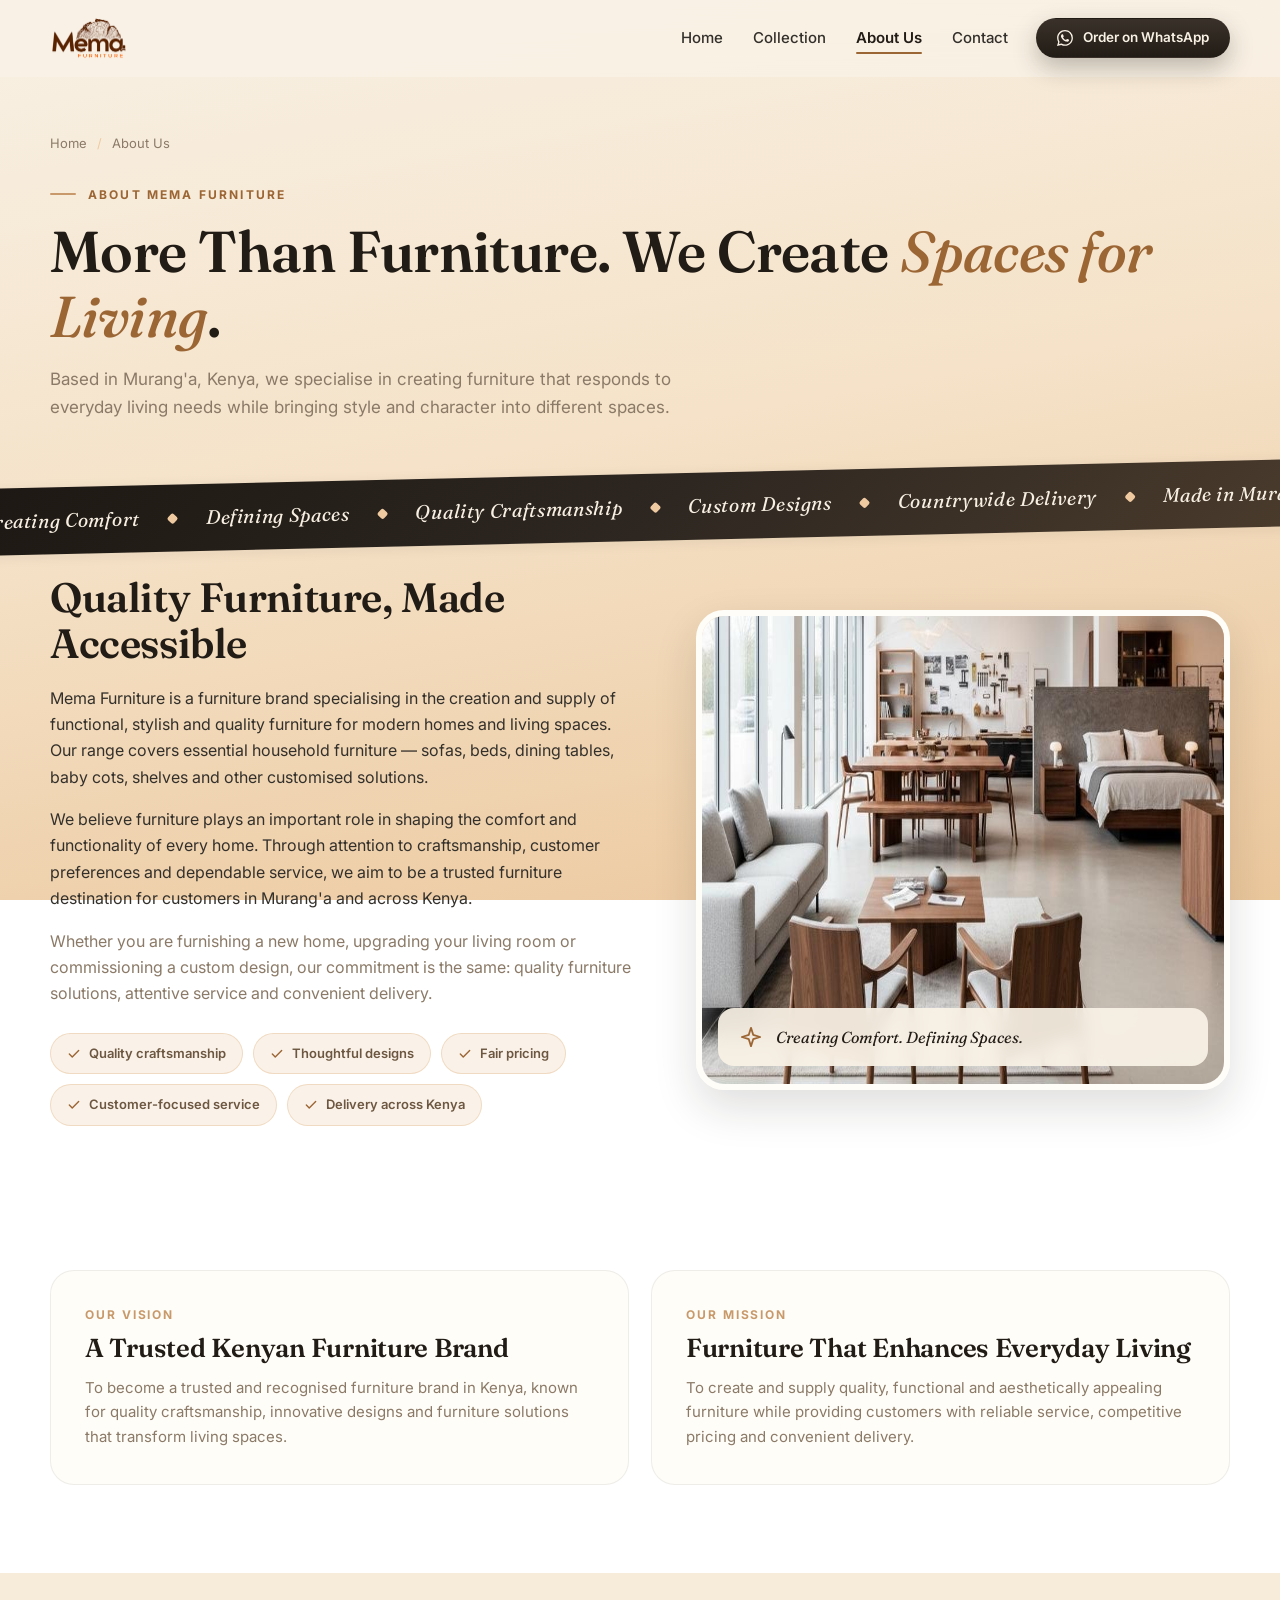
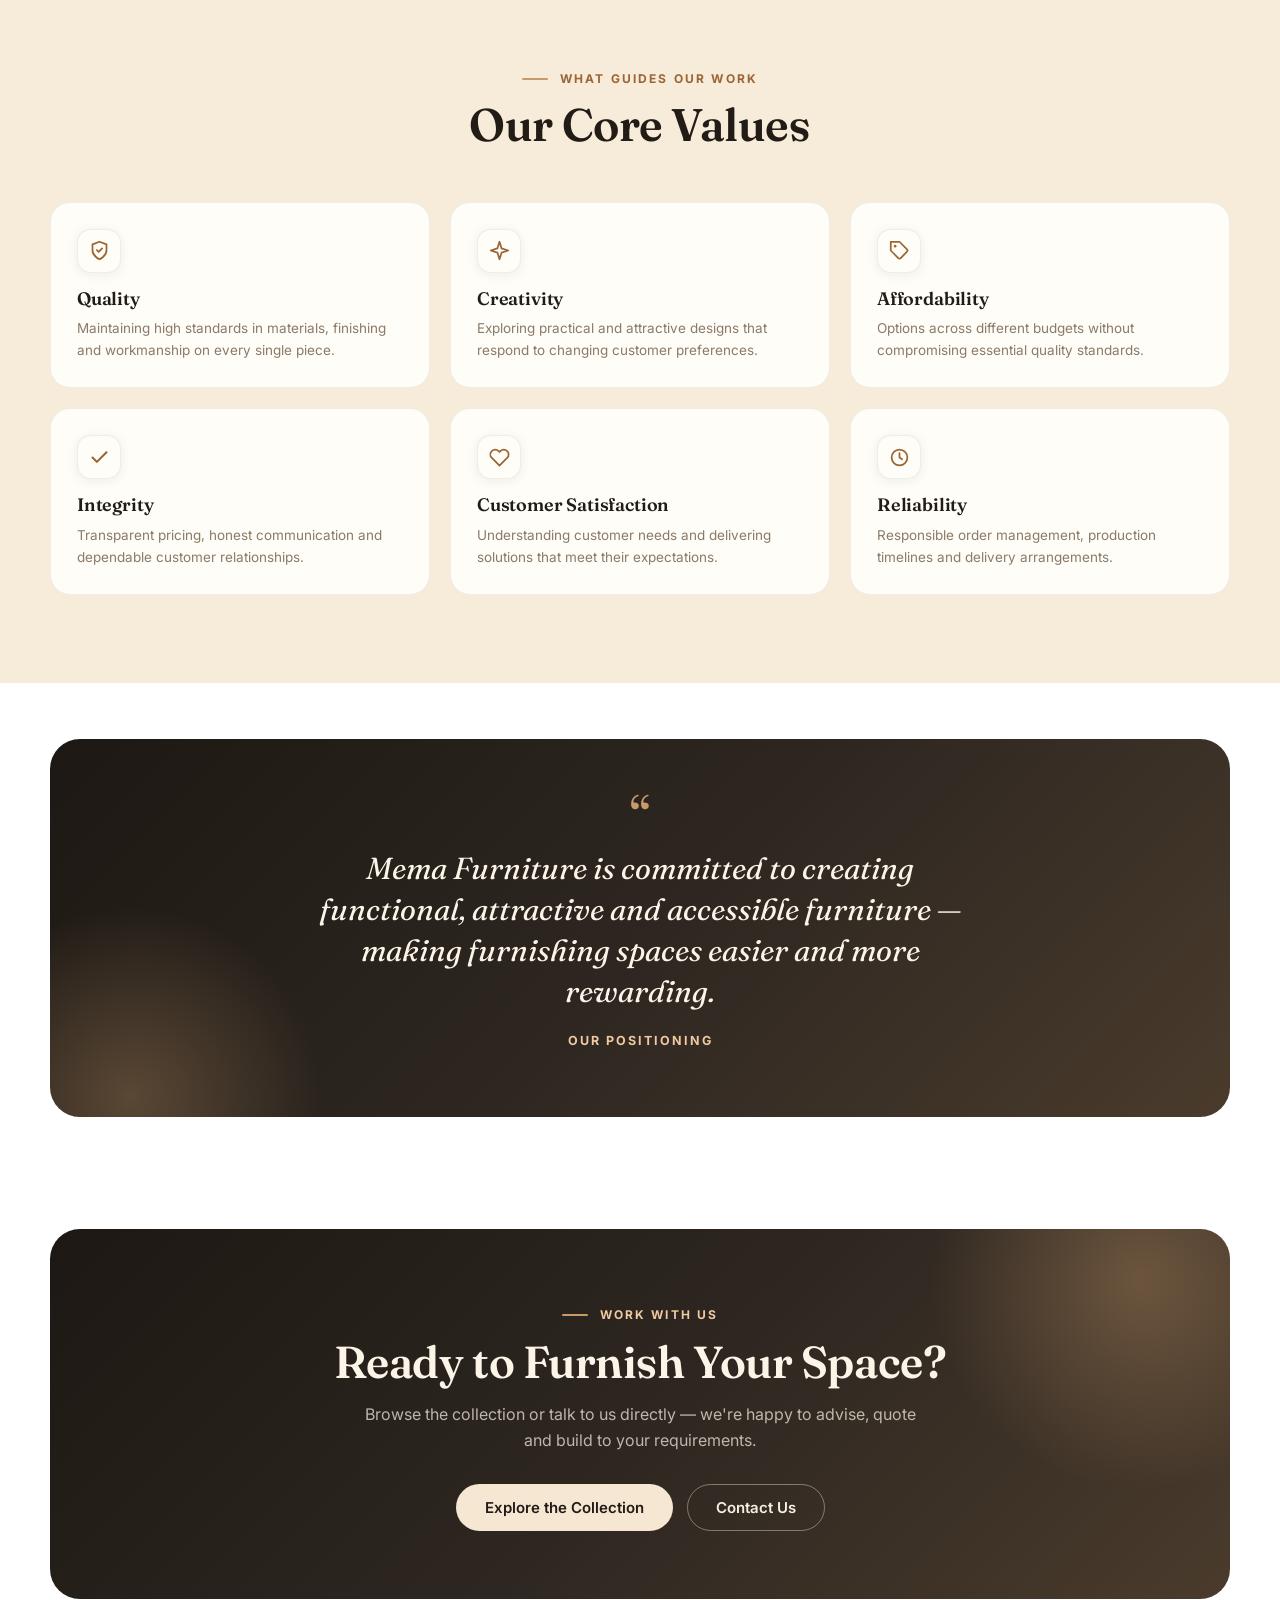
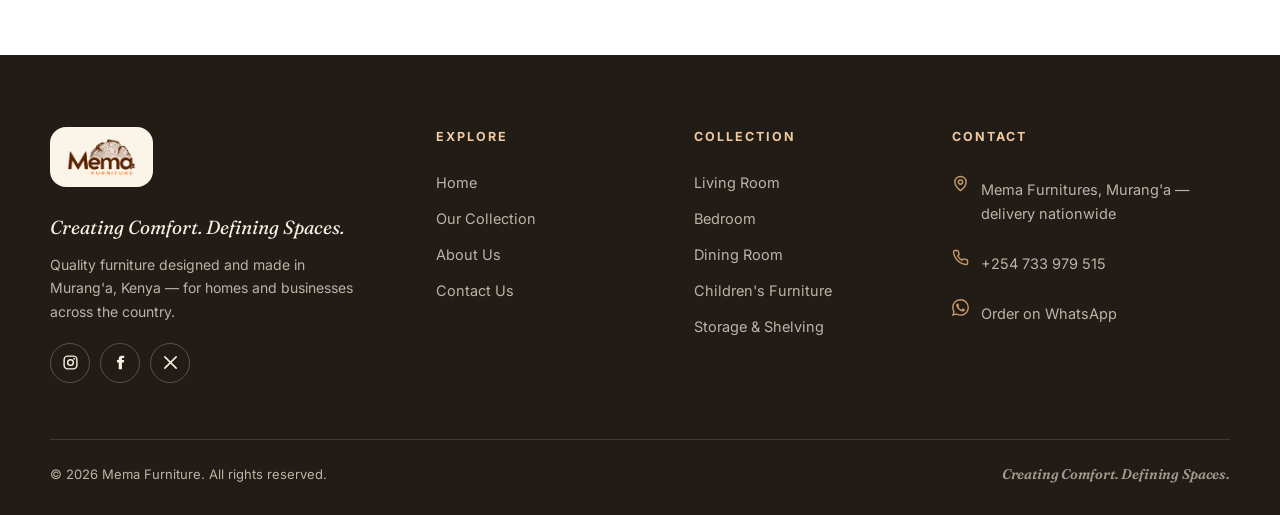
==== about.html @ 4195c651 "first commit" ====
<!DOCTYPE html>
<html lang="en">
<head>
  <meta charset="UTF-8">
  <meta name="viewport" content="width=device-width, initial-scale=1.0">
  <title>About Us — Mema Furniture | More Than Furniture</title>
  <meta name="description" content="Mema Furniture is a Murang'a-based furniture brand creating functional, attractive and accessible furniture for modern homes — with delivery across Kenya. Learn about our vision, mission and values.">
  <meta property="og:type" content="website">
  <meta property="og:title" content="About Mema Furniture — More Than Furniture. We Create Spaces for Living.">
  <meta property="og:image" content="assets/img/showroom.jpg">
    <meta name="theme-color" content="#F5E2C8">
  <link rel="icon" type="image/png" href="assets/img/favicon.png">
  <link rel="apple-touch-icon" href="assets/img/apple-touch-icon.png">
  <link rel="preconnect" href="https://fonts.googleapis.com">
  <link rel="preconnect" href="https://fonts.gstatic.com" crossorigin>
  <link href="https://fonts.googleapis.com/css2?family=Fraunces:ital,opsz,wght@0,9..144,400..700;1,9..144,400..700&family=Inter:wght@400;500;600;700&display=swap" rel="stylesheet">
  <link rel="stylesheet" href="assets/css/styles.css">
</head>
<body>
  <svg width="0" height="0" style="position:absolute" aria-hidden="true">
    <symbol id="i-wa" viewBox="0 0 24 24"><path fill="currentColor" d="M17.472 14.382c-.297-.149-1.758-.867-2.03-.967-.273-.099-.471-.148-.67.15-.197.297-.767.966-.94 1.164-.173.199-.347.223-.644.075-.297-.15-1.255-.463-2.39-1.475-.883-.788-1.48-1.761-1.653-2.059-.173-.297-.018-.458.13-.606.134-.133.297-.347.446-.52.149-.174.198-.298.298-.497.099-.198.05-.371-.05-.52-.099-.148-.669-1.612-.916-2.207-.242-.579-.487-.501-.669-.51l-.57-.01c-.198 0-.52.074-.792.372-.272.297-1.04 1.016-1.04 2.479 0 1.462 1.065 2.875 1.213 3.074.149.198 2.096 3.2 5.077 4.487.709.306 1.262.489 1.694.625.712.227 1.36.195 1.872.118.571-.085 1.758-.719 2.006-1.413.248-.694.248-1.289.173-1.413-.074-.124-.272-.198-.57-.347m-5.421 7.403h-.004a9.87 9.87 0 0 1-5.031-1.378l-.361-.214-3.741.982.998-3.648-.235-.374a9.86 9.86 0 0 1-1.51-5.26c.001-5.45 4.436-9.884 9.888-9.884 2.64 0 5.122 1.03 6.988 2.898a9.825 9.825 0 0 1 2.893 6.994c-.003 5.45-4.437 9.884-9.885 9.884m8.413-18.297A11.815 11.815 0 0 0 12.05 0C5.495 0 .16 5.335.157 11.892c0 2.096.547 4.142 1.588 5.945L0 24l6.305-1.654a11.882 11.882 0 0 0 5.683 1.448h.005c6.554 0 11.89-5.335 11.893-11.893a11.821 11.821 0 0 0-3.48-8.413"/></symbol>
    <symbol id="i-arrow" viewBox="0 0 24 24"><path fill="none" stroke="currentColor" stroke-width="2" stroke-linecap="round" stroke-linejoin="round" d="M5 12h14M13 6l6 6-6 6"/></symbol>
    <symbol id="i-check" viewBox="0 0 24 24"><path fill="none" stroke="currentColor" stroke-width="2.4" stroke-linecap="round" stroke-linejoin="round" d="M20 6 9 17l-5-5"/></symbol>
    <symbol id="i-shield" viewBox="0 0 24 24"><path fill="none" stroke="currentColor" stroke-width="2" stroke-linejoin="round" d="M12 22s8-3.6 8-10V5l-8-3-8 3v7c0 6.4 8 10 8 10z"/><path fill="none" stroke="currentColor" stroke-width="2" stroke-linecap="round" stroke-linejoin="round" d="M9 11.5l2 2 4-4"/></symbol>
    <symbol id="i-spark" viewBox="0 0 24 24"><path fill="none" stroke="currentColor" stroke-width="2" stroke-linejoin="round" d="M12 2l2.4 7.6L22 12l-7.6 2.4L12 22l-2.4-7.6L2 12l7.6-2.4Z"/></symbol>
    <symbol id="i-tag" viewBox="0 0 24 24"><path fill="none" stroke="currentColor" stroke-width="2" stroke-linejoin="round" d="M20.59 13.41l-7.17 7.17a2 2 0 0 1-2.83 0L2 12V2h10l8.59 8.59a2 2 0 0 1 0 2.82z"/><circle cx="7" cy="7" r="1.5" fill="currentColor"/></symbol>
    <symbol id="i-heart" viewBox="0 0 24 24"><path fill="none" stroke="currentColor" stroke-width="2" stroke-linejoin="round" d="M20.8 4.6a5.5 5.5 0 0 0-7.8 0L12 5.7l-1-1.1a5.5 5.5 0 0 0-7.8 7.8l1 1L12 21.2l7.8-7.8 1-1a5.5 5.5 0 0 0 0-7.8Z"/></symbol>
    <symbol id="i-clock" viewBox="0 0 24 24"><circle cx="12" cy="12" r="9" fill="none" stroke="currentColor" stroke-width="2"/><path fill="none" stroke="currentColor" stroke-width="2" stroke-linecap="round" d="M12 7v5l3 2"/></symbol>
    <symbol id="i-ruler" viewBox="0 0 24 24"><path fill="none" stroke="currentColor" stroke-width="2" stroke-linecap="round" stroke-linejoin="round" d="M17 3a2.83 2.83 0 1 1 4 4L7.5 20.5 2 22l1.5-5.5Z"/></symbol>
    <symbol id="i-menu" viewBox="0 0 24 24"><path fill="none" stroke="currentColor" stroke-width="2" stroke-linecap="round" d="M3 6h18M3 12h18M3 18h18"/></symbol>
    <symbol id="i-close" viewBox="0 0 24 24"><path fill="none" stroke="currentColor" stroke-width="2" stroke-linecap="round" d="M18 6 6 18M6 6l12 12"/></symbol>
    <symbol id="i-pin" viewBox="0 0 24 24"><path fill="none" stroke="currentColor" stroke-width="2" stroke-linecap="round" stroke-linejoin="round" d="M20 10c0 6-8 12-8 12s-8-6-8-12a8 8 0 0 1 16 0Z"/><circle cx="12" cy="10" r="3" fill="none" stroke="currentColor" stroke-width="2"/></symbol>
    <symbol id="i-phone" viewBox="0 0 24 24"><path fill="none" stroke="currentColor" stroke-width="2" stroke-linecap="round" stroke-linejoin="round" d="M22 16.92v3a2 2 0 0 1-2.18 2 19.79 19.79 0 0 1-8.63-3.07 19.5 19.5 0 0 1-6-6 19.79 19.79 0 0 1-3.07-8.67A2 2 0 0 1 4.11 2h3a2 2 0 0 1 2 1.72 12.84 12.84 0 0 0 .7 2.81 2 2 0 0 1-.45 2.11L8.09 9.91a16 16 0 0 0 6 6l1.27-1.27a2 2 0 0 1 2.11-.45 12.84 12.84 0 0 0 2.81.7A2 2 0 0 1 22 16.92z"/></symbol>
    <symbol id="i-instagram" viewBox="0 0 24 24"><rect x="3" y="3" width="18" height="18" rx="5" fill="none" stroke="currentColor" stroke-width="2"/><circle cx="12" cy="12" r="4" fill="none" stroke="currentColor" stroke-width="2"/><circle cx="17.2" cy="6.8" r="1.3" fill="currentColor"/></symbol>
    <symbol id="i-facebook" viewBox="0 0 24 24"><path fill="currentColor" d="M14 8.5V6.8c0-.8.5-1 1-1h2.2V2.5H14a4.3 4.3 0 0 0-4.5 4.3v1.7H7v3.6h2.5v9.4H14v-9.4h2.7l.4-3.6z"/></symbol>
    <symbol id="i-x-social" viewBox="0 0 24 24"><path fill="none" stroke="currentColor" stroke-width="2.2" stroke-linecap="round" d="M4 4l16 16M20 4L4 20"/></symbol>
  </svg>

  <header class="site-header">
    <div class="container header-inner">
      <a class="brand" href="index.html" aria-label="Mema Furniture — home">
        <img src="assets/img/mema-logo-transparent.png" alt="Mema Furniture logo">
      </a>
      <nav class="site-nav" id="site-nav" aria-label="Main navigation">
        <a href="index.html">Home</a>
        <a href="collection.html">Collection</a>
        <a href="about.html" aria-current="page">About Us</a>
        <a href="contact.html">Contact</a>
      </nav>
      <a class="btn btn-primary btn-sm header-cta" href="https://wa.me/254733979515?text=Hi%20Mema%20Furniture!" target="_blank" rel="noopener">
        <svg class="ic" aria-hidden="true"><use href="#i-wa"/></svg>Order on WhatsApp
      </a>
      <button class="nav-toggle" id="nav-toggle" aria-expanded="false" aria-controls="site-nav" aria-label="Toggle navigation">
        <svg class="i-menu" aria-hidden="true"><use href="#i-menu"/></svg>
        <svg class="i-close" aria-hidden="true"><use href="#i-close"/></svg>
      </button>
    </div>
  </header>

  <main>
    <section class="page-hero">
      <div class="container">
        <nav class="crumbs" aria-label="Breadcrumb">
          <a href="index.html">Home</a><span aria-hidden="true">/</span><span>About Us</span>
        </nav>
        <p class="eyebrow">About Mema Furniture</p>
        <h1>More Than Furniture. We Create <em>Spaces for Living</em>.</h1>
        <p class="lead">Based in Murang'a, Kenya, we specialise in creating furniture that responds to everyday living needs while bringing style and character into different spaces.</p>
      </div>
    </section>

    <section class="marquee" aria-hidden="true">
      <div class="marquee-track">
        <span>Creating Comfort<i></i>Defining Spaces<i></i>Quality Craftsmanship<i></i>Custom Designs<i></i>Countrywide Delivery<i></i>Made in Murang'a<i></i></span>
        <span>Creating Comfort<i></i>Defining Spaces<i></i>Quality Craftsmanship<i></i>Custom Designs<i></i>Countrywide Delivery<i></i>Made in Murang'a<i></i></span>
      </div>
    </section>

    <section class="section-tight" style="padding-top:20px">
      <div class="container about-grid">
        <div class="about-copy">
          <h2 style="font-size:clamp(1.9rem,3.2vw,2.6rem);margin-bottom:18px">Quality Furniture, Made Accessible</h2>
          <p>Mema Furniture is a furniture brand specialising in the creation and supply of functional, stylish and quality furniture for modern homes and living spaces. Our range covers essential household furniture — sofas, beds, dining tables, baby cots, shelves and other customised solutions.</p>
          <p>We believe furniture plays an important role in shaping the comfort and functionality of every home. Through attention to craftsmanship, customer preferences and dependable service, we aim to be a trusted furniture destination for customers in Murang'a and across Kenya.</p>
          <p>Whether you are furnishing a new home, upgrading your living room or commissioning a custom design, our commitment is the same: quality furniture solutions, attentive service and convenient delivery.</p>
          <div class="about-principles">
            <span><svg aria-hidden="true"><use href="#i-check"/></svg>Quality craftsmanship</span>
            <span><svg aria-hidden="true"><use href="#i-check"/></svg>Thoughtful designs</span>
            <span><svg aria-hidden="true"><use href="#i-check"/></svg>Fair pricing</span>
            <span><svg aria-hidden="true"><use href="#i-check"/></svg>Customer-focused service</span>
            <span><svg aria-hidden="true"><use href="#i-check"/></svg>Delivery across Kenya</span>
          </div>
        </div>
        <div class="photo-frame reveal">
          <img src="assets/img/showroom.jpg" alt="Mema Furniture showroom showing sofas, dining sets and beds" width="900" height="480">
          <div class="photo-card">
            <svg aria-hidden="true"><use href="#i-spark"/></svg>
            <p>Creating Comfort. Defining Spaces.</p>
          </div>
        </div>
      </div>
    </section>

    <section class="section">
      <div class="container">
        <div class="vm-grid">
          <div class="vm-card reveal">
            <p class="tag">Our Vision</p>
            <h3>A Trusted Kenyan Furniture Brand</h3>
            <p>To become a trusted and recognised furniture brand in Kenya, known for quality craftsmanship, innovative designs and furniture solutions that transform living spaces.</p>
          </div>
          <div class="vm-card reveal">
            <p class="tag">Our Mission</p>
            <h3>Furniture That Enhances Everyday Living</h3>
            <p>To create and supply quality, functional and aesthetically appealing furniture while providing customers with reliable service, competitive pricing and convenient delivery.</p>
          </div>
        </div>
      </div>
    </section>

    <section class="section section-alt">
      <div class="container">
        <div class="section-head">
          <p class="eyebrow" style="justify-content:center">What guides our work</p>
          <h2>Our Core Values</h2>
        </div>
        <div class="grid-values">
          <div class="value-card reveal">
            <span class="benefit-icon"><svg aria-hidden="true"><use href="#i-shield"/></svg></span>
            <h3>Quality</h3>
            <p>Maintaining high standards in materials, finishing and workmanship on every single piece.</p>
          </div>
          <div class="value-card reveal">
            <span class="benefit-icon"><svg aria-hidden="true"><use href="#i-spark"/></svg></span>
            <h3>Creativity</h3>
            <p>Exploring practical and attractive designs that respond to changing customer preferences.</p>
          </div>
          <div class="value-card reveal">
            <span class="benefit-icon"><svg aria-hidden="true"><use href="#i-tag"/></svg></span>
            <h3>Affordability</h3>
            <p>Options across different budgets without compromising essential quality standards.</p>
          </div>
          <div class="value-card reveal">
            <span class="benefit-icon"><svg aria-hidden="true"><use href="#i-check"/></svg></span>
            <h3>Integrity</h3>
            <p>Transparent pricing, honest communication and dependable customer relationships.</p>
          </div>
          <div class="value-card reveal">
            <span class="benefit-icon"><svg aria-hidden="true"><use href="#i-heart"/></svg></span>
            <h3>Customer Satisfaction</h3>
            <p>Understanding customer needs and delivering solutions that meet their expectations.</p>
          </div>
          <div class="value-card reveal">
            <span class="benefit-icon"><svg aria-hidden="true"><use href="#i-clock"/></svg></span>
            <h3>Reliability</h3>
            <p>Responsible order management, production timelines and delivery arrangements.</p>
          </div>
        </div>
      </div>
    </section>

    <section class="section-tight">
      <div class="container">
        <div class="quote-band reveal">
          <span class="q-mark" aria-hidden="true">&ldquo;</span>
          <blockquote>Mema Furniture is committed to creating functional, attractive and accessible furniture — making furnishing spaces easier and more rewarding.</blockquote>
          <cite>Our Positioning</cite>
        </div>
      </div>
    </section>

    <section class="section-tight">
      <div class="container">
        <div class="cta-band reveal">
          <p class="eyebrow" style="justify-content:center;color:var(--sand)">Work with us</p>
          <h2>Ready to Furnish Your Space?</h2>
          <p>Browse the collection or talk to us directly — we're happy to advise, quote and build to your requirements.</p>
          <div class="cta-actions">
            <a class="btn btn-light" href="collection.html">Explore the Collection</a>
            <a class="btn btn-outline-light" href="contact.html">Contact Us</a>
          </div>
        </div>
      </div>
    </section>
  </main>

  <footer class="site-footer">
    <div class="container footer-top">
      <div class="f-grid">
        <div class="f-brand">
          <span class="logo-card"><img src="assets/img/mema-logo-transparent.png" alt="Mema Furniture logo"></span>
          <p class="tagline">Creating Comfort. Defining Spaces.</p>
          <p>Quality furniture designed and made in Murang'a, Kenya — for homes and businesses across the country.</p>
          <div class="f-social">
            <a href="#" aria-label="Mema Furniture on Instagram"><svg aria-hidden="true"><use href="#i-instagram"/></svg></a>
            <a href="#" aria-label="Mema Furniture on Facebook"><svg aria-hidden="true"><use href="#i-facebook"/></svg></a>
            <a href="#" aria-label="Mema Furniture on X"><svg aria-hidden="true"><use href="#i-x-social"/></svg></a>
          </div>
        </div>
        <div class="f-col">
          <h4>Explore</h4>
          <a href="index.html">Home</a>
          <a href="collection.html">Our Collection</a>
          <a href="about.html">About Us</a>
          <a href="contact.html">Contact Us</a>
        </div>
        <div class="f-col">
          <h4>Collection</h4>
          <a href="collection.html?cat=living">Living Room</a>
          <a href="collection.html?cat=bedroom">Bedroom</a>
          <a href="collection.html?cat=dining">Dining Room</a>
          <a href="collection.html?cat=kids">Children's Furniture</a>
          <a href="collection.html?cat=storage">Storage &amp; Shelving</a>
        </div>
        <div class="f-col">
          <h4>Contact</h4>
          <ul class="f-contact">
            <li><svg aria-hidden="true"><use href="#i-pin"/></svg><a href="https://maps.app.goo.gl/ZGTPfcQnaC6tn3UP7" target="_blank" rel="noopener">Mema Furnitures, Murang'a — delivery nationwide</a></li>
            <li><svg aria-hidden="true"><use href="#i-phone"/></svg><a href="tel:+254733979515">+254 733 979 515</a></li>
            <li><svg aria-hidden="true"><use href="#i-wa"/></svg><a href="https://wa.me/254733979515" target="_blank" rel="noopener">Order on WhatsApp</a></li>
          </ul>
        </div>
      </div>
      <div class="f-bottom">
        <span>© <span id="year"></span> Mema Furniture. All rights reserved.</span>
        <span class="serif">Creating Comfort. Defining Spaces.</span>
      </div>
    </div>
  </footer>

  <script src="assets/js/products.js"></script>
  <script src="assets/js/shop.js"></script>
  <script src="assets/js/main.js"></script>
</body>
</html>
---- assets/css/styles.css ----
:root {
  --ink: #221C16;
  --brown: #9C6534;
  --brown-deep: #7E5128;
  --taupe: #C89A6B;
  --sand: #EFC9A0;
  --cream: #F6E7D2;
  --paper: #FBF4E8;
  --card: #FFFDF8;
  --soft: #F7EBD9;
  --text: #33302B;
  --muted: #8B7A67;
  --line: rgba(34, 28, 22, 0.14);
  --line-soft: rgba(34, 28, 22, 0.07);
  --grad-dark: linear-gradient(135deg, #1D1813 0%, #2E2721 52%, #4A3B2C 100%);
  --grad-hero: linear-gradient(135deg, #F7EAD6 0%, #E9BE93 100%);
  --grad-band: linear-gradient(135deg, #9C6534 0%, #221C16 100%);
  --grad-btn: linear-gradient(180deg, #3A322A 0%, #221C16 100%);
  --grad-page: linear-gradient(170deg, #F8F1E5 0%, #F5E2C8 48%, #EBC79C 100%);
  --serif: "Fraunces", Georgia, "Times New Roman", serif;
  --sans: "Inter", system-ui, -apple-system, "Segoe UI", sans-serif;
  --shadow-sm: 0 2px 12px rgba(34, 28, 22, 0.07);
  --shadow-md: 0 18px 44px rgba(34, 28, 22, 0.14);
  --wrap: 1180px;
}

* { margin: 0; padding: 0; box-sizing: border-box; }

html { scroll-behavior: smooth; }

body {
  font-family: var(--sans);
  font-size: 16px;
  line-height: 1.65;
  color: var(--text);
  background: var(--grad-page) fixed;
  overflow-x: clip;
  -webkit-font-smoothing: antialiased;
}

img { max-width: 100%; display: block; }

a { color: inherit; text-decoration: none; }

button { font: inherit; cursor: pointer; }

::selection { background: var(--brown); color: var(--cream); }

:focus-visible { outline: 2px solid var(--brown); outline-offset: 3px; border-radius: 4px; }

.container { width: min(var(--wrap), 100% - 48px); margin-inline: auto; }

.section { padding: 88px 0; }

.section-alt { background: var(--soft); }

.section-tight { padding: 56px 0; }

.eyebrow {
  display: inline-flex;
  align-items: center;
  gap: 12px;
  font-size: 12px;
  font-weight: 700;
  letter-spacing: 0.18em;
  text-transform: uppercase;
  color: var(--brown);
}

.eyebrow::before {
  content: "";
  width: 26px;
  height: 2px;
  background: var(--taupe);
  border-radius: 2px;
}

h1, h2, h3, .serif {
  font-family: var(--serif);
  color: var(--ink);
  font-weight: 600;
  line-height: 1.12;
  letter-spacing: -0.01em;
}

.section-head { max-width: 680px; margin: 0 auto 52px; text-align: center; }
.section-head.left { margin: 0 0 44px; text-align: left; }
.section-head h2 { font-size: clamp(2rem, 3.6vw, 2.85rem); margin: 10px 0 14px; }
.section-head .lead { color: var(--muted); font-size: 16.5px; }

.section-head.divided {
  max-width: none;
  display: flex;
  align-items: center;
  gap: 28px;
  margin-bottom: 44px;
}
.section-head.divided::before,
.section-head.divided::after {
  content: "";
  height: 1px;
  flex: 1;
  background: var(--line);
}
.section-head.divided h2 { margin: 0; font-size: clamp(1.7rem, 3vw, 2.3rem); }

.btn {
  display: inline-flex;
  align-items: center;
  justify-content: center;
  gap: 10px;
  padding: 15px 28px;
  border-radius: 999px;
  border: 1.5px solid transparent;
  font-weight: 600;
  font-size: 15px;
  line-height: 1;
  transition: transform 0.25s ease, box-shadow 0.25s ease, background 0.25s ease, color 0.25s ease, border-color 0.25s ease;
  white-space: nowrap;
}

.btn .ic { width: 18px; height: 18px; flex: none; }

.btn-primary {
  background: var(--grad-btn);
  color: #F8F1E4;
  box-shadow: 0 10px 24px rgba(34, 28, 22, 0.28);
}
.btn-primary:hover { background: #171310; transform: translateY(-2px); box-shadow: 0 14px 30px rgba(34, 28, 22, 0.3); }

.btn-outline { border-color: rgba(34, 28, 22, 0.3); color: var(--ink); }
.btn-outline:hover { border-color: var(--ink); background: var(--card); transform: translateY(-2px); }

.btn-ghost { background: rgba(34, 28, 22, 0.06); color: var(--ink); }
.btn-ghost:hover { background: var(--cream); }

.btn-sm { padding: 11px 20px; font-size: 13.5px; }
.btn-sm .ic { width: 16px; height: 16px; }

.btn-light { background: var(--cream); color: var(--ink); }
.btn-light:hover { background: #FFFFFF; transform: translateY(-2px); }
.btn-outline-light { border-color: rgba(247, 239, 226, 0.4); color: #F7EFE2; }
.btn-outline-light:hover { border-color: #F7EFE2; background: rgba(247, 239, 226, 0.1); }

.icon-btn {
  display: inline-flex;
  align-items: center;
  justify-content: center;
  width: 42px;
  height: 42px;
  border-radius: 999px;
  border: 1px solid var(--line);
  background: var(--card);
  color: var(--brown);
  transition: all 0.25s ease;
  flex: none;
}
.icon-btn svg { width: 19px; height: 19px; }
.icon-btn:hover { background: var(--ink); border-color: var(--ink); color: var(--cream); transform: translateY(-2px); }

.chip {
  display: inline-flex;
  align-items: center;
  gap: 6px;
  padding: 6px 13px;
  border-radius: 999px;
  font-size: 12px;
  font-weight: 600;
  letter-spacing: 0.02em;
}

.chip-stock { background: rgba(169, 113, 60, 0.1); color: var(--brown); border: 1px solid rgba(169, 113, 60, 0.28); }
.chip-order { background: rgba(200, 154, 107, 0.16); color: #8A6A47; border: 1px solid rgba(200, 154, 107, 0.4); }
.chip.tier { background: rgba(34, 28, 22, 0.78); color: #F7EFE2; backdrop-filter: blur(4px); }
.chip-float { position: absolute; }

.skip-link {
  position: absolute;
  top: -60px;
  left: 16px;
  z-index: 200;
  padding: 10px 18px;
  border-radius: 999px;
  background: var(--ink);
  color: #F7EFE2;
  font-size: 13px;
  font-weight: 600;
  transition: top 0.2s ease;
}
.skip-link:focus { top: 12px; }

.site-header {
  position: sticky;
  top: 0;
  z-index: 100;
  background: rgba(250, 242, 230, 0.86);
  backdrop-filter: blur(14px);
  -webkit-backdrop-filter: blur(14px);
  border-bottom: 1px solid transparent;
  transition: border-color 0.3s ease, box-shadow 0.3s ease, transform 0.4s ease;
}
.site-header.is-scrolled { border-bottom-color: var(--line-soft); box-shadow: 0 8px 30px rgba(34, 28, 22, 0.06); }
.site-header.is-hidden { transform: translateY(-100%); }

.header-inner { display: flex; align-items: center; gap: 28px; height: 76px; }

.brand { display: inline-flex; align-items: center; gap: 12px; flex: none; }
.brand img { height: 44px; width: auto; }

.site-nav { display: flex; align-items: center; gap: 30px; margin-left: auto; }
.site-nav a {
  font-size: 15px;
  font-weight: 500;
  color: var(--text);
  position: relative;
  padding: 4px 0;
}
.site-nav a::after {
  content: "";
  position: absolute;
  left: 0;
  bottom: 0;
  width: 0;
  height: 2px;
  border-radius: 2px;
  background: var(--brown);
  transition: width 0.25s ease;
}
.site-nav a:hover::after, .site-nav a[aria-current="page"]::after { width: 100%; }
.site-nav a[aria-current="page"] { color: var(--ink); font-weight: 600; }

.header-cta { flex: none; }

.nav-toggle {
  display: none;
  align-items: center;
  justify-content: center;
  width: 44px;
  height: 44px;
  border-radius: 12px;
  border: 1px solid var(--line);
  background: var(--card);
  color: var(--ink);
  margin-left: auto;
}
.nav-toggle svg { width: 22px; height: 22px; }
.nav-toggle .i-close { display: none; }
.nav-open .nav-toggle .i-menu { display: none; }
.nav-open .nav-toggle .i-close { display: block; }

.hero { padding: 56px 0 72px; overflow: hidden; }

.hero-grid { display: grid; grid-template-columns: 1.02fr 0.98fr; gap: 56px; align-items: center; }

.hero-copy h1 {
  font-size: clamp(2.9rem, 5.6vw, 4.5rem);
  margin: 18px 0 20px;
}
.hero-copy h1 em { font-style: italic; font-weight: 500; color: var(--brown); }

.hero-copy .lead { font-size: 17.5px; color: var(--muted); max-width: 50ch; }

.hero-ctas { display: flex; flex-wrap: wrap; gap: 14px; margin-top: 30px; }

.hero-trust { display: flex; flex-wrap: wrap; gap: 10px; margin-top: 30px; }
.hero-trust span {
  display: inline-flex;
  align-items: center;
  gap: 8px;
  font-size: 13px;
  font-weight: 600;
  color: #6D5741;
  background: rgba(232, 195, 154, 0.22);
  border: 1px solid rgba(232, 195, 154, 0.5);
  padding: 8px 15px;
  border-radius: 999px;
}
.hero-trust svg { width: 14px; height: 14px; color: var(--brown); }

.hero-visual { position: relative; }

.showcase {
  position: relative;
  background: var(--grad-hero);
  border-radius: 30px;
  padding: 24px;
  box-shadow: var(--shadow-md);
  overflow: hidden;
}
.showcase::before {
  content: "";
  position: absolute;
  inset: 0;
  background: repeating-linear-gradient(90deg, rgba(34, 28, 22, 0.045) 0 2px, transparent 2px 30px);
  pointer-events: none;
}
.showcase img { position: relative; border-radius: 18px; width: 100%; }

.float-card {
  position: absolute;
  right: -16px;
  bottom: 42px;
  width: 168px;
  background: var(--card);
  border-radius: 18px;
  padding: 10px;
  box-shadow: var(--shadow-md);
  transform: rotate(2deg);
}
.float-card img { border-radius: 12px; }
.float-card figcaption { font-size: 12px; font-weight: 600; color: var(--ink); padding: 8px 4px 2px; }

.float-badge {
  position: absolute;
  left: -16px;
  top: 44px;
  background: var(--ink);
  color: #F7EFE2;
  font-size: 12.5px;
  font-weight: 600;
  padding: 11px 18px;
  border-radius: 999px;
  box-shadow: var(--shadow-md);
  display: inline-flex;
  align-items: center;
  gap: 8px;
}
.float-badge svg { width: 15px; height: 15px; color: var(--sand); }

.benefits { border-top: 1px solid var(--line-soft); border-bottom: 1px solid var(--line-soft); background: var(--soft); }
.benefits-grid { display: grid; grid-template-columns: repeat(4, 1fr); gap: 20px; padding: 30px 0; }
.benefit { display: flex; align-items: center; gap: 14px; }
.benefit-icon {
  width: 44px;
  height: 44px;
  flex: none;
  display: inline-flex;
  align-items: center;
  justify-content: center;
  border-radius: 14px;
  background: var(--card);
  border: 1px solid var(--line-soft);
  color: var(--brown);
  box-shadow: var(--shadow-sm);
}
.benefit-icon svg { width: 21px; height: 21px; }
.benefit h3 { font-family: var(--sans); font-size: 15px; font-weight: 600; color: var(--ink); }
.benefit p { font-size: 12.5px; color: var(--muted); }

.grid-products { display: grid; grid-template-columns: repeat(4, 1fr); gap: 22px; }

.product-card {
  background: var(--card);
  border: 1px solid var(--line-soft);
  border-radius: 22px;
  overflow: hidden;
  display: flex;
  flex-direction: column;
  transition: transform 0.35s ease, box-shadow 0.35s ease;
}
.product-card:hover { transform: translateY(-6px); box-shadow: var(--shadow-md); }

.product-media {
  position: relative;
  display: block;
  aspect-ratio: 4 / 3;
  background: var(--soft);
  overflow: hidden;
}
.product-media img { width: 100%; height: 100%; object-fit: cover; transition: transform 0.6s ease; }
.product-card:hover .product-media img { transform: scale(1.05); }
.product-media .chip { position: absolute; top: 14px; left: 14px; }

.product-body { padding: 18px 20px 20px; display: flex; flex-direction: column; gap: 9px; flex: 1; }
.product-cat { font-size: 11.5px; font-weight: 700; letter-spacing: 0.12em; text-transform: uppercase; color: var(--taupe); }
.product-name { font-size: 19px; line-height: 1.25; }
.product-name a:hover { color: var(--brown); }
.product-meta { display: flex; align-items: center; justify-content: space-between; gap: 10px; margin-top: 2px; }
.product-price { font-size: 15.5px; font-weight: 700; color: var(--brown); }
.product-actions {
  display: flex;
  align-items: center;
  justify-content: space-between;
  gap: 10px;
  margin-top: auto;
  padding-top: 14px;
  border-top: 1px dashed var(--line);
}
.product-actions .btn-ghost { padding: 10px 18px; font-size: 13.5px; }

.view-all { text-align: center; margin-top: 44px; }

.mosaic { display: grid; grid-template-columns: repeat(3, 1fr); gap: 20px; }

.cat-tile {
  position: relative;
  display: block;
  border-radius: 24px;
  overflow: hidden;
  aspect-ratio: 5 / 4;
  background: var(--soft);
  isolation: isolate;
}
.cat-tile img { position: absolute; inset: 0; width: 100%; height: 100%; object-fit: cover; transition: transform 0.6s ease; }
.cat-tile::after {
  content: "";
  position: absolute;
  inset: 0;
  background: linear-gradient(180deg, rgba(34, 28, 22, 0) 40%, rgba(34, 28, 22, 0.78) 100%);
  transition: opacity 0.4s ease;
}
.cat-tile:hover img { transform: scale(1.06); }
.cat-label {
  position: absolute;
  left: 22px;
  right: 22px;
  bottom: 20px;
  z-index: 2;
  display: flex;
  align-items: flex-end;
  justify-content: space-between;
  gap: 12px;
  color: #F7EFE2;
}
.cat-label h3 { color: #F7EFE2; font-size: 23px; }
.cat-label p { font-size: 12.5px; color: rgba(247, 239, 226, 0.78); margin-top: 3px; }
.cat-arrow {
  width: 40px;
  height: 40px;
  flex: none;
  display: inline-flex;
  align-items: center;
  justify-content: center;
  border-radius: 999px;
  background: rgba(247, 239, 226, 0.16);
  border: 1px solid rgba(247, 239, 226, 0.35);
  backdrop-filter: blur(6px);
  transition: background 0.3s ease, color 0.3s ease, transform 0.3s ease;
}
.cat-arrow svg { width: 17px; height: 17px; }
.cat-tile:hover .cat-arrow { background: #F7EFE2; color: var(--ink); transform: translateX(4px); }

.quote-tile {
  border-radius: 24px;
  background: var(--grad-dark);
  color: #F7EFE2;
  padding: 38px 32px;
  display: flex;
  flex-direction: column;
  justify-content: center;
  gap: 14px;
}
.quote-tile .q-mark { font-family: var(--serif); font-size: 46px; line-height: 0.6; color: var(--taupe); }
.quote-tile blockquote { font-family: var(--serif); font-style: italic; font-size: clamp(1.35rem, 2.2vw, 1.7rem); line-height: 1.3; color: #FBF4E7; }
.quote-tile .q-foot { display: flex; align-items: center; justify-content: space-between; gap: 16px; margin-top: 6px; flex-wrap: wrap; }
.quote-tile .q-foot span { font-size: 12px; font-weight: 700; letter-spacing: 0.16em; text-transform: uppercase; color: var(--sand); }
.quote-tile .q-link { display: inline-flex; align-items: center; gap: 8px; font-size: 14px; font-weight: 600; color: #F7EFE2; border-bottom: 1px solid rgba(247, 239, 226, 0.4); padding-bottom: 2px; transition: gap 0.25s ease; }
.quote-tile .q-link svg { width: 15px; height: 15px; }
.quote-tile .q-link:hover { gap: 12px; }

.custom-panel {
  border-radius: 30px;
  background: var(--grad-dark);
  color: #F7EFE2;
  display: grid;
  grid-template-columns: 1.05fr 0.95fr;
  overflow: hidden;
  box-shadow: var(--shadow-md);
}
.custom-copy { padding: clamp(32px, 5vw, 56px); }
.custom-copy .eyebrow { color: var(--sand); }
.custom-copy .eyebrow::before { background: var(--taupe); }
.custom-copy h2 { color: #FBF4E7; font-size: clamp(1.9rem, 3.4vw, 2.7rem); margin: 14px 0 16px; }
.custom-copy p { color: rgba(247, 239, 226, 0.75); max-width: 52ch; }
.swatch-row { display: flex; gap: 10px; margin: 24px 0 20px; }
.swatch-dot { width: 30px; height: 30px; border-radius: 999px; border: 2px solid rgba(247, 239, 226, 0.35); box-shadow: inset 0 0 0 2px rgba(34, 28, 22, 0.15); }
.custom-feats { display: flex; flex-wrap: wrap; gap: 9px; margin-bottom: 28px; }
.custom-feats span {
  font-size: 12.5px;
  font-weight: 600;
  padding: 8px 15px;
  border-radius: 999px;
  background: rgba(247, 239, 226, 0.08);
  border: 1px solid rgba(247, 239, 226, 0.22);
}
.custom-ctas { display: flex; flex-wrap: wrap; gap: 12px; }
.custom-visual { position: relative; min-height: 320px; }
.custom-visual img { position: absolute; inset: 0; width: 100%; height: 100%; object-fit: cover; }
.custom-visual::after {
  content: "";
  position: absolute;
  inset: 0;
  background: linear-gradient(90deg, rgba(34, 28, 22, 0.55), rgba(34, 28, 22, 0) 45%);
}

.grid-testimonials { display: grid; grid-template-columns: repeat(3, 1fr); gap: 22px; }
.t-card {
  background: var(--card);
  border: 1px solid var(--line-soft);
  border-radius: 22px;
  padding: 28px;
  display: flex;
  flex-direction: column;
  gap: 16px;
}
.t-stars { display: flex; gap: 3px; }
.t-stars svg { width: 16px; height: 16px; fill: var(--taupe); }
.t-card blockquote { font-size: 15px; color: var(--text); flex: 1; }
.t-foot { display: flex; align-items: center; gap: 13px; }
.t-avatar {
  width: 42px;
  height: 42px;
  border-radius: 999px;
  background: var(--grad-dark);
  color: #F7EFE2;
  display: inline-flex;
  align-items: center;
  justify-content: center;
  font-family: var(--serif);
  font-size: 17px;
  flex: none;
}
.t-foot strong { display: block; font-size: 14.5px; color: var(--ink); }
.t-foot span { font-size: 12.5px; color: var(--muted); }

.delivery-cards { display: grid; grid-template-columns: repeat(3, 1fr); gap: 22px; }
.d-card {
  display: flex;
  gap: 16px;
  align-items: flex-start;
  background: var(--card);
  border: 1px solid var(--line-soft);
  border-radius: 20px;
  padding: 24px;
}
.d-card .benefit-icon { width: 46px; height: 46px; border-radius: 999px; }
.d-card h3 { font-family: var(--sans); font-size: 15.5px; }
.d-card p { font-size: 13.5px; color: var(--muted); margin-top: 3px; }

.cta-band {
  border-radius: 30px;
  background: var(--grad-dark);
  color: #F7EFE2;
  text-align: center;
  padding: clamp(44px, 6vw, 68px) clamp(24px, 5vw, 64px);
  position: relative;
  overflow: hidden;
}
.cta-band::before {
  content: "";
  position: absolute;
  width: 420px;
  height: 420px;
  border-radius: 999px;
  background: radial-gradient(closest-side, rgba(200, 154, 107, 0.35), transparent);
  top: -160px;
  right: -120px;
  pointer-events: none;
}
.cta-band h2 { color: #FBF4E7; font-size: clamp(1.9rem, 3.6vw, 2.8rem); max-width: 22ch; margin: 12px auto 14px; }
.cta-band p { color: rgba(247, 239, 226, 0.72); max-width: 56ch; margin: 0 auto; }
.cta-band .cta-actions { display: flex; justify-content: center; flex-wrap: wrap; gap: 14px; margin-top: 30px; }

.page-hero { padding: 56px 0 40px; }
.crumbs { display: flex; align-items: center; gap: 10px; font-size: 13px; color: var(--muted); margin-bottom: 22px; }
.crumbs a:hover { color: var(--brown); }
.crumbs span[aria-hidden] { color: var(--sand); }
.page-hero h1 { font-size: clamp(2.5rem, 4.6vw, 3.6rem); margin: 16px 0 16px; }
.page-hero h1 em { font-style: italic; color: var(--brown); font-weight: 500; }
.page-hero .lead { color: var(--muted); font-size: 17px; max-width: 62ch; }

.toolbar {
  position: sticky;
  top: 90px;
  z-index: 40;
  display: flex;
  align-items: center;
  flex-wrap: wrap;
  gap: 14px;
  background: rgba(253, 250, 244, 0.94);
  backdrop-filter: blur(10px);
  border: 1px solid var(--line-soft);
  border-radius: 22px;
  padding: 16px 18px;
  box-shadow: var(--shadow-sm);
  margin-bottom: 34px;
}
.search-box { position: relative; flex: 1 1 260px; }
.search-box svg { position: absolute; left: 16px; top: 50%; transform: translateY(-50%); width: 17px; height: 17px; color: var(--muted); pointer-events: none; }
.search-box input {
  width: 100%;
  padding: 12px 16px 12px 44px;
  border-radius: 999px;
  border: 1px solid var(--line);
  background: var(--paper);
  font: inherit;
  font-size: 14px;
  color: var(--ink);
}
.search-box input:focus { outline: none; border-color: var(--brown); box-shadow: 0 0 0 3px rgba(169, 113, 60, 0.12); }
.pills { display: flex; flex-wrap: wrap; gap: 8px; }
.pill {
  padding: 10px 17px;
  border-radius: 999px;
  border: 1px solid var(--line);
  background: transparent;
  font-size: 13.5px;
  font-weight: 600;
  color: var(--text);
  transition: all 0.22s ease;
}
.pill:hover { border-color: var(--brown); color: var(--brown); }
.pill.is-active { background: var(--ink); border-color: var(--ink); color: #F7EFE2; }
.toolbar select {
  padding: 11px 38px 11px 16px;
  border-radius: 999px;
  border: 1px solid var(--line);
  background: var(--paper);
  font: inherit;
  font-size: 13.5px;
  font-weight: 600;
  color: var(--ink);
  appearance: none;
  background-image: url("data:image/svg+xml,%3Csvg xmlns='http://www.w3.org/2000/svg' width='12' height='12' viewBox='0 0 24 24' fill='none' stroke='%238B7A67' stroke-width='2.4' stroke-linecap='round'%3E%3Cpath d='M6 9l6 6 6-6'/%3E%3C/svg%3E");
  background-repeat: no-repeat;
  background-position: right 16px center;
}
.toolbar select:focus { outline: none; border-color: var(--brown); }
.catalog-count { margin-left: auto; font-size: 13px; color: var(--muted); font-weight: 500; }

.grid-catalog { display: grid; grid-template-columns: repeat(3, 1fr); gap: 22px; }

.catalog-empty { text-align: center; padding: 70px 20px; }
.catalog-empty h3 { font-size: 24px; margin-bottom: 10px; }
.catalog-empty p { color: var(--muted); margin-bottom: 22px; }

.detail-grid { display: grid; grid-template-columns: 1.02fr 0.98fr; gap: 48px; align-items: start; }
.detail-media {
  position: sticky;
  top: 104px;
  background: var(--grad-hero);
  border-radius: 26px;
  padding: 22px;
  box-shadow: var(--shadow-sm);
}
.detail-media img { border-radius: 16px; width: 100%; }
.detail-media .chip { top: 34px; }
.detail-media .chip:first-of-type { left: 34px; }
.detail-media .chip + .chip { right: 34px; left: auto; }

.detail-info .eyebrow { margin-bottom: 6px; }
.detail-title { font-size: clamp(2.1rem, 3.6vw, 3rem); margin-bottom: 12px; }
.detail-price { font-size: 26px; font-weight: 700; color: var(--brown); font-family: var(--serif); }
.detail-price span { font-size: 17px; color: var(--muted); font-family: var(--sans); font-weight: 600; }
.detail-desc { color: var(--muted); margin: 14px 0 24px; max-width: 58ch; }

.spec-list { border: 1px solid var(--line-soft); border-radius: 18px; overflow: hidden; }
.spec-list > div {
  display: grid;
  grid-template-columns: 170px 1fr;
  gap: 14px;
  padding: 14px 20px;
  background: var(--card);
  border-bottom: 1px solid var(--line-soft);
}
.spec-list > div:nth-child(odd) { background: var(--soft); }
.spec-list > div:last-child { border-bottom: none; }
.spec-list dt { font-size: 12.5px; font-weight: 700; text-transform: uppercase; letter-spacing: 0.08em; color: var(--taupe); padding-top: 2px; }
.spec-list dd { font-size: 14.5px; color: var(--ink); font-weight: 500; }
.swatch-text {
  display: inline-block;
  padding: 5px 12px;
  border-radius: 999px;
  background: var(--card);
  border: 1px solid var(--line);
  font-size: 12.5px;
  font-weight: 600;
  color: #6D5741;
  margin: 2px 4px 2px 0;
}
.detail-actions { display: flex; flex-wrap: wrap; gap: 12px; margin-top: 26px; }
.detail-note { font-size: 13.5px; color: var(--muted); margin-top: 18px; }
.detail-note a { color: var(--brown); font-weight: 600; text-decoration: underline; text-underline-offset: 3px; }

.related { margin-top: 76px; }
.related .section-head.divided { margin-bottom: 32px; }

.about-grid { display: grid; grid-template-columns: 1.05fr 0.95fr; gap: 56px; align-items: center; }
.about-copy p { margin-bottom: 16px; color: var(--text); }
.about-copy p:last-of-type { color: var(--muted); }
.about-principles { display: flex; flex-wrap: wrap; gap: 10px; margin-top: 26px; }
.about-principles span {
  display: inline-flex;
  align-items: center;
  gap: 8px;
  font-size: 13px;
  font-weight: 600;
  color: #6D5741;
  background: rgba(232, 195, 154, 0.22);
  border: 1px solid rgba(232, 195, 154, 0.5);
  padding: 9px 16px;
  border-radius: 999px;
}
.about-principles svg { width: 14px; height: 14px; color: var(--brown); }

.photo-frame { position: relative; border-radius: 28px; box-shadow: var(--shadow-md); }
.photo-frame > img { border-radius: 28px; width: 100%; border: 6px solid var(--card); }
.photo-card {
  position: absolute;
  left: 22px;
  bottom: 24px;
  right: 22px;
  background: rgba(250, 242, 230, 0.92);
  backdrop-filter: blur(8px);
  border-radius: 16px;
  padding: 16px 22px;
  display: flex;
  align-items: center;
  gap: 14px;
}
.photo-card svg { width: 22px; height: 22px; color: var(--brown); flex: none; }
.photo-card p { font-family: var(--serif); font-style: italic; font-size: 16px; color: var(--ink); }

.vm-grid { display: grid; grid-template-columns: 1fr 1fr; gap: 22px; }
.vm-card { background: var(--card); border: 1px solid var(--line-soft); border-radius: 24px; padding: 34px; }
.vm-card .tag { font-size: 12px; font-weight: 700; letter-spacing: 0.16em; text-transform: uppercase; color: var(--taupe); }
.vm-card h3 { font-size: 26px; margin: 10px 0 12px; }
.vm-card p { color: var(--muted); font-size: 15px; }

.grid-values { display: grid; grid-template-columns: repeat(3, 1fr); gap: 20px; }
.value-card { background: var(--card); border: 1px solid var(--line-soft); border-radius: 20px; padding: 26px; transition: transform 0.3s ease, box-shadow 0.3s ease; }
.value-card:hover { transform: translateY(-4px); box-shadow: var(--shadow-sm); }
.value-card .benefit-icon { margin-bottom: 16px; }
.value-card h3 { font-size: 18px; margin-bottom: 8px; }
.value-card p { font-size: 13.5px; color: var(--muted); }

.quote-band {
  border-radius: 30px;
  background: var(--grad-dark);
  color: #F7EFE2;
  text-align: center;
  padding: clamp(44px, 6vw, 64px);
  position: relative;
  overflow: hidden;
}
.quote-band::before {
  content: "";
  position: absolute;
  width: 380px;
  height: 380px;
  border-radius: 999px;
  background: radial-gradient(closest-side, rgba(200, 154, 107, 0.32), transparent);
  bottom: -170px;
  left: -110px;
  pointer-events: none;
}
.quote-band .q-mark { font-family: var(--serif); font-size: 54px; line-height: 0.5; color: var(--taupe); display: block; margin-bottom: 18px; }
.quote-band blockquote { font-family: var(--serif); font-style: italic; font-size: clamp(1.4rem, 2.6vw, 1.9rem); line-height: 1.35; color: #FBF4E7; max-width: 34ch; margin: 0 auto 14px; }
.quote-band cite { font-style: normal; font-size: 12.5px; font-weight: 700; letter-spacing: 0.16em; text-transform: uppercase; color: var(--sand); }

.contact-cards { display: grid; grid-template-columns: repeat(3, 1fr); gap: 22px; }
.c-card { background: var(--card); border: 1px solid var(--line-soft); border-radius: 22px; padding: 28px; display: flex; flex-direction: column; gap: 14px; }
.c-card .benefit-icon { width: 48px; height: 48px; border-radius: 16px; }
.c-card h3 { font-size: 19px; }
.c-card p { font-size: 14px; color: var(--muted); }
.c-card .c-link { font-weight: 600; color: var(--brown); font-size: 15px; display: inline-flex; align-items: center; gap: 8px; }
.c-card .c-link svg { width: 16px; height: 16px; }
.c-card .c-link:hover { gap: 12px; }

.contact-grid { display: grid; grid-template-columns: 1fr 1fr; gap: 32px; align-items: stretch; margin-top: 24px; }
.form-card { background: var(--card); border: 1px solid var(--line-soft); border-radius: 26px; padding: clamp(26px, 4vw, 40px); }
.form-card h3 { font-size: 24px; margin-bottom: 6px; }
.form-card > p { font-size: 14px; color: var(--muted); margin-bottom: 24px; }
.field { margin-bottom: 16px; }
.field label { display: block; font-size: 13px; font-weight: 600; color: var(--ink); margin-bottom: 7px; }
.field input, .field select, .field textarea {
  width: 100%;
  padding: 13px 16px;
  border-radius: 14px;
  border: 1px solid var(--line);
  background: var(--paper);
  font: inherit;
  font-size: 14.5px;
  color: var(--ink);
  transition: border-color 0.2s ease, box-shadow 0.2s ease;
}
.field textarea { min-height: 120px; resize: vertical; }
.field input:focus, .field select:focus, .field textarea:focus {
  outline: none;
  border-color: var(--brown);
  box-shadow: 0 0 0 3px rgba(169, 113, 60, 0.12);
}
.field-row { display: grid; grid-template-columns: 1fr 1fr; gap: 16px; }
.form-card .btn { width: 100%; margin-top: 8px; }
.form-hint { font-size: 12.5px; color: var(--muted); text-align: center; margin-top: 12px; }

.map-card { border-radius: 26px; overflow: hidden; border: 1px solid var(--line-soft); background: var(--soft); min-height: 420px; position: relative; }
.map-card iframe { width: 100%; height: 100%; min-height: 420px; border: 0; display: block; filter: sepia(0.18) saturate(0.85); }
.map-pin-tag {
  position: absolute;
  left: 18px;
  bottom: 18px;
  background: var(--ink);
  color: #F7EFE2;
  font-size: 12.5px;
  font-weight: 600;
  padding: 10px 16px;
  border-radius: 999px;
  display: inline-flex;
  align-items: center;
  gap: 8px;
  box-shadow: var(--shadow-md);
}
.map-pin-tag svg { width: 14px; height: 14px; color: var(--sand); }

.steps-grid { display: grid; grid-template-columns: repeat(4, 1fr); gap: 18px; }
.step { background: var(--card); border: 1px solid var(--line-soft); border-radius: 18px; padding: 22px; position: relative; }
.step-n {
  width: 32px;
  height: 32px;
  border-radius: 999px;
  background: var(--ink);
  color: #F7EFE2;
  font-size: 13.5px;
  font-weight: 700;
  display: inline-flex;
  align-items: center;
  justify-content: center;
  margin-bottom: 14px;
  font-family: var(--serif);
}
.step h3 { font-size: 15.5px; font-family: var(--sans); font-weight: 600; margin-bottom: 5px; }
.step p { font-size: 13px; color: var(--muted); }

.grid-policies { display: grid; grid-template-columns: repeat(5, 1fr); gap: 18px; }
.policy-card { background: var(--card); border: 1px solid var(--line-soft); border-radius: 18px; padding: 22px; }
.policy-card h3 { font-size: 15px; font-family: var(--sans); font-weight: 600; margin-bottom: 6px; display: flex; align-items: center; gap: 9px; }
.policy-card h3 svg { width: 17px; height: 17px; color: var(--brown); flex: none; }
.policy-card p { font-size: 13px; color: var(--muted); }

.site-footer { background: var(--ink); color: rgba(247, 239, 226, 0.72); margin-top: 0; }
.footer-top { padding: 72px 0 0; }
.f-grid { display: grid; grid-template-columns: 1.6fr 1fr 1fr 1.3fr; gap: 44px; }
.f-brand .logo-card { display: inline-block; background: var(--paper); border-radius: 16px; padding: 10px 16px; }
.f-brand .logo-card img { height: 40px; }
.f-brand .tagline { font-family: var(--serif); font-style: italic; font-size: 19px; color: #F7EFE2; margin: 18px 0 10px; }
.f-brand p { font-size: 14px; max-width: 34ch; }
.f-social { display: flex; gap: 10px; margin-top: 20px; }
.f-social a {
  width: 40px;
  height: 40px;
  border-radius: 999px;
  border: 1px solid rgba(247, 239, 226, 0.25);
  display: inline-flex;
  align-items: center;
  justify-content: center;
  color: #F7EFE2;
  transition: all 0.25s ease;
}
.f-social a svg { width: 17px; height: 17px; }
.f-social a:hover { background: var(--cream); color: var(--ink); border-color: var(--cream); }
.f-col h4 { font-size: 12.5px; font-weight: 700; letter-spacing: 0.16em; text-transform: uppercase; color: var(--sand); margin-bottom: 18px; }
.f-col a { display: block; font-size: 14.5px; padding: 6px 0; color: rgba(247, 239, 226, 0.72); transition: color 0.2s ease, transform 0.2s ease; }
.f-col a:hover { color: #FFFFFF; transform: translateX(3px); }
.f-contact li { display: flex; gap: 12px; font-size: 14.5px; padding: 7px 0; align-items: flex-start; list-style: none; }
.f-contact svg { width: 17px; height: 17px; color: var(--taupe); flex: none; margin-top: 3px; }
.f-contact a:hover { color: #fff; }
.f-bottom { border-top: 1px solid rgba(247, 239, 226, 0.14); margin-top: 56px; padding: 24px 0 30px; display: flex; align-items: center; justify-content: space-between; gap: 14px; flex-wrap: wrap; font-size: 13px; }
.f-bottom .serif { font-style: italic; color: rgba(247, 239, 226, 0.6); font-size: 14px; }

.reveal { opacity: 0; }
.reveal.is-visible { opacity: 1; animation: rise-in 0.7s cubic-bezier(0.2, 0.7, 0.3, 1) backwards; animation-delay: var(--rd, 0s); }

@keyframes rise-in { from { opacity: 0; transform: translateY(26px); } to { opacity: 1; transform: translateY(0); } }

.scroll-progress {
  position: fixed;
  top: 0;
  left: 0;
  z-index: 300;
  width: 0;
  height: 3px;
  background: linear-gradient(90deg, #9C6534, #E9BE93);
  border-radius: 0 999px 999px 0;
  pointer-events: none;
}

.to-top {
  position: fixed;
  right: 22px;
  bottom: 22px;
  z-index: 150;
  width: 46px;
  height: 46px;
  border-radius: 999px;
  border: none;
  background: var(--ink);
  color: #F7EFE2;
  display: inline-flex;
  align-items: center;
  justify-content: center;
  cursor: pointer;
  box-shadow: var(--shadow-md);
  opacity: 0;
  visibility: hidden;
  transform: translateY(14px);
  transition: opacity 0.3s ease, visibility 0.3s ease, transform 0.3s ease, background 0.3s ease;
}
.to-top svg { width: 18px; height: 18px; transform: rotate(-90deg); }
.to-top.is-shown { opacity: 1; visibility: visible; transform: none; }
.to-top:hover { background: #171310; transform: translateY(-3px); }

.is-loaded .hero-copy > * { animation: rise-in 0.8s cubic-bezier(0.2, 0.7, 0.3, 1) backwards; }
.is-loaded .hero-copy > *:nth-child(1) { animation-delay: 0.05s; }
.is-loaded .hero-copy > *:nth-child(2) { animation-delay: 0.16s; }
.is-loaded .hero-copy > *:nth-child(3) { animation-delay: 0.27s; }
.is-loaded .hero-copy > *:nth-child(4) { animation-delay: 0.38s; }
.is-loaded .hero-copy > *:nth-child(5) { animation-delay: 0.49s; }
.is-loaded .showcase { animation: showcase-in 1s cubic-bezier(0.2, 0.7, 0.3, 1) 0.25s backwards; }
.is-loaded .float-badge { animation: rise-in 0.7s cubic-bezier(0.2, 0.7, 0.3, 1) 0.55s backwards, bob-b 6s ease-in-out 2.4s infinite; }
.is-loaded .float-card { animation: rise-in 0.7s cubic-bezier(0.2, 0.7, 0.3, 1) 0.65s backwards, bob-a 5.5s ease-in-out 2.6s infinite; }
.is-loaded .page-hero > .container > * { animation: rise-in 0.7s cubic-bezier(0.2, 0.7, 0.3, 1) backwards; }
.is-loaded .page-hero > .container > *:nth-child(1) { animation-delay: 0.05s; }
.is-loaded .page-hero > .container > *:nth-child(2) { animation-delay: 0.16s; }
.is-loaded .page-hero > .container > *:nth-child(3) { animation-delay: 0.27s; }
.is-loaded .page-hero > .container > *:nth-child(4) { animation-delay: 0.38s; }

@keyframes showcase-in { from { opacity: 0; transform: translateY(32px) scale(0.97); } to { opacity: 1; transform: none; } }
@keyframes bob-a { 0%, 100% { transform: rotate(2deg) translateY(0); } 50% { transform: rotate(2deg) translateY(-8px); } }
@keyframes bob-b { 0%, 100% { transform: translateY(0); } 50% { transform: translateY(-6px); } }

.marquee {
  overflow: hidden;
  background: var(--grad-dark);
  color: #F7EFE2;
  padding: 17px 0;
  transform: rotate(-1.3deg) scale(1.03);
  margin: 14px 0;
  box-shadow: var(--shadow-sm);
}
.marquee-track { display: flex; width: max-content; animation: marquee-x 32s linear infinite; }
.marquee:hover .marquee-track { animation-play-state: paused; }
.marquee-track span {
  display: flex;
  align-items: center;
  white-space: nowrap;
  font-family: var(--serif);
  font-style: italic;
  font-size: 19px;
  letter-spacing: 0.02em;
}
.marquee-track i { flex: none; width: 8px; height: 8px; margin: 0 28px; background: var(--sand); border-radius: 2px; transform: rotate(45deg); }
@keyframes marquee-x { to { transform: translateX(-50%); } }

.btn-primary { position: relative; overflow: hidden; }
.btn-primary::after {
  content: "";
  position: absolute;
  top: 0;
  left: -70%;
  width: 40%;
  height: 100%;
  background: linear-gradient(100deg, transparent, rgba(255, 251, 243, 0.25), transparent);
  transform: skewX(-20deg);
  transition: left 0.55s ease;
  pointer-events: none;
}
.btn-primary:hover::after { left: 135%; }

.benefit-icon svg, .policy-card h3 svg { transition: transform 0.3s ease; }
.benefit:hover .benefit-icon svg, .value-card:hover .benefit-icon svg, .c-card:hover .benefit-icon svg, .d-card:hover .benefit-icon svg, .policy-card:hover h3 svg { transform: scale(1.15) rotate(-5deg); }

.detail-media img { transition: transform 0.6s ease; }
.detail-media:hover img { transform: scale(1.02); }

.nav-open .site-nav { animation: rise-in 0.28s ease backwards; }

@media (prefers-reduced-motion: reduce) {
  html { scroll-behavior: auto; }
  .reveal { opacity: 1; }
  .reveal.is-visible, .is-loaded .hero-copy > *, .is-loaded .showcase, .is-loaded .float-badge, .is-loaded .float-card, .is-loaded .page-hero > .container > *, .nav-open .site-nav, .marquee-track { animation: none; }
  .float-card { transform: rotate(2deg); }
  .scroll-progress { display: none; }
}

@media (max-width: 1080px) {
  .grid-products { grid-template-columns: repeat(3, 1fr); }
  .grid-policies { grid-template-columns: repeat(3, 1fr); }
}

@media (max-width: 960px) {
  .section { padding: 68px 0; }
  .hero { padding: 40px 0 56px; }
  .hero-grid { grid-template-columns: 1fr; gap: 40px; }
  .float-card { right: 6px; width: 140px; }
  .float-badge { left: 6px; }
  .benefits-grid { grid-template-columns: repeat(2, 1fr); }
  .mosaic { grid-template-columns: repeat(2, 1fr); }
  .grid-testimonials, .delivery-cards, .contact-cards { grid-template-columns: 1fr; }
  .grid-catalog { grid-template-columns: repeat(2, 1fr); }
  .detail-grid { grid-template-columns: 1fr; gap: 32px; }
  .detail-media { position: static; }
  .about-grid, .contact-grid { grid-template-columns: 1fr; }
  .vm-grid { grid-template-columns: 1fr; }
  .grid-values { grid-template-columns: repeat(2, 1fr); }
  .steps-grid { grid-template-columns: repeat(2, 1fr); }
  .custom-panel { grid-template-columns: 1fr; }
  .custom-visual { min-height: 240px; }
  .custom-visual::after { background: linear-gradient(180deg, rgba(34, 28, 22, 0.4), rgba(34, 28, 22, 0) 40%); }
  .f-grid { grid-template-columns: 1fr 1fr; gap: 36px; }
}

@media (max-width: 900px) {
  .site-nav {
    position: absolute;
    top: 100%;
    left: 0;
    right: 0;
    display: none;
    flex-direction: column;
    align-items: flex-start;
    gap: 4px;
    padding: 14px 24px 22px;
    background: rgba(250, 242, 230, 0.98);
    backdrop-filter: blur(16px);
    border-bottom: 1px solid var(--line-soft);
    box-shadow: 0 24px 40px rgba(34, 28, 22, 0.1);
  }
  .site-nav a { font-size: 16px; padding: 10px 0; }
  .nav-open .site-nav { display: flex; }
  .nav-toggle { display: inline-flex; }
  .header-cta { display: none; }
}

@media (max-width: 640px) {
  .container { width: min(var(--wrap), 100% - 36px); }
  .benefits-grid { grid-template-columns: 1fr; gap: 16px; padding: 24px 0; }
  .mosaic { grid-template-columns: 1fr; }
  .cat-tile { aspect-ratio: 16 / 10; }
  .grid-products, .grid-catalog { grid-template-columns: 1fr; }
  .catalog-count { margin-left: 0; width: 100%; }
  .steps-grid { grid-template-columns: 1fr; }
  .grid-policies { grid-template-columns: 1fr; }
  .grid-values { grid-template-columns: 1fr; }
  .field-row { grid-template-columns: 1fr; }
  .f-grid { grid-template-columns: 1fr; gap: 32px; }
  .f-bottom { flex-direction: column; align-items: flex-start; }
  .toolbar { position: static; }
  .float-card { display: none; }
}
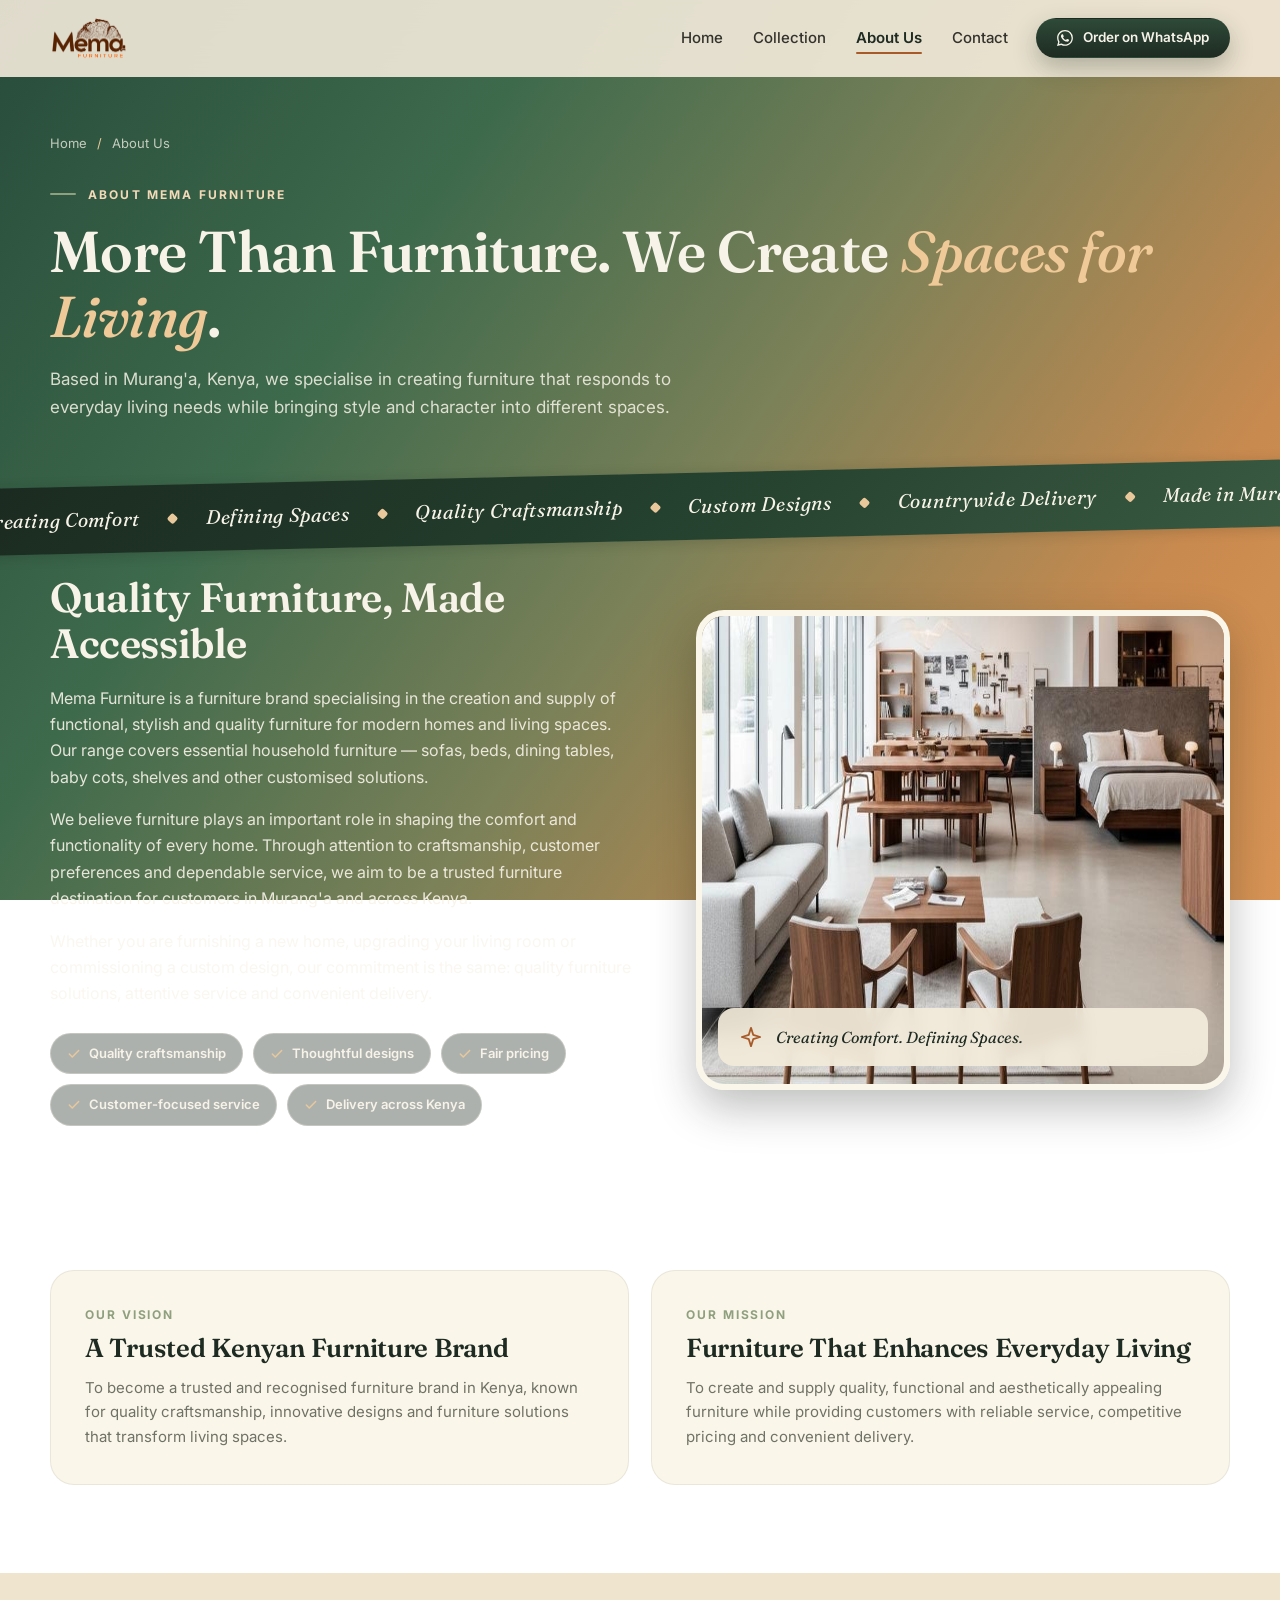
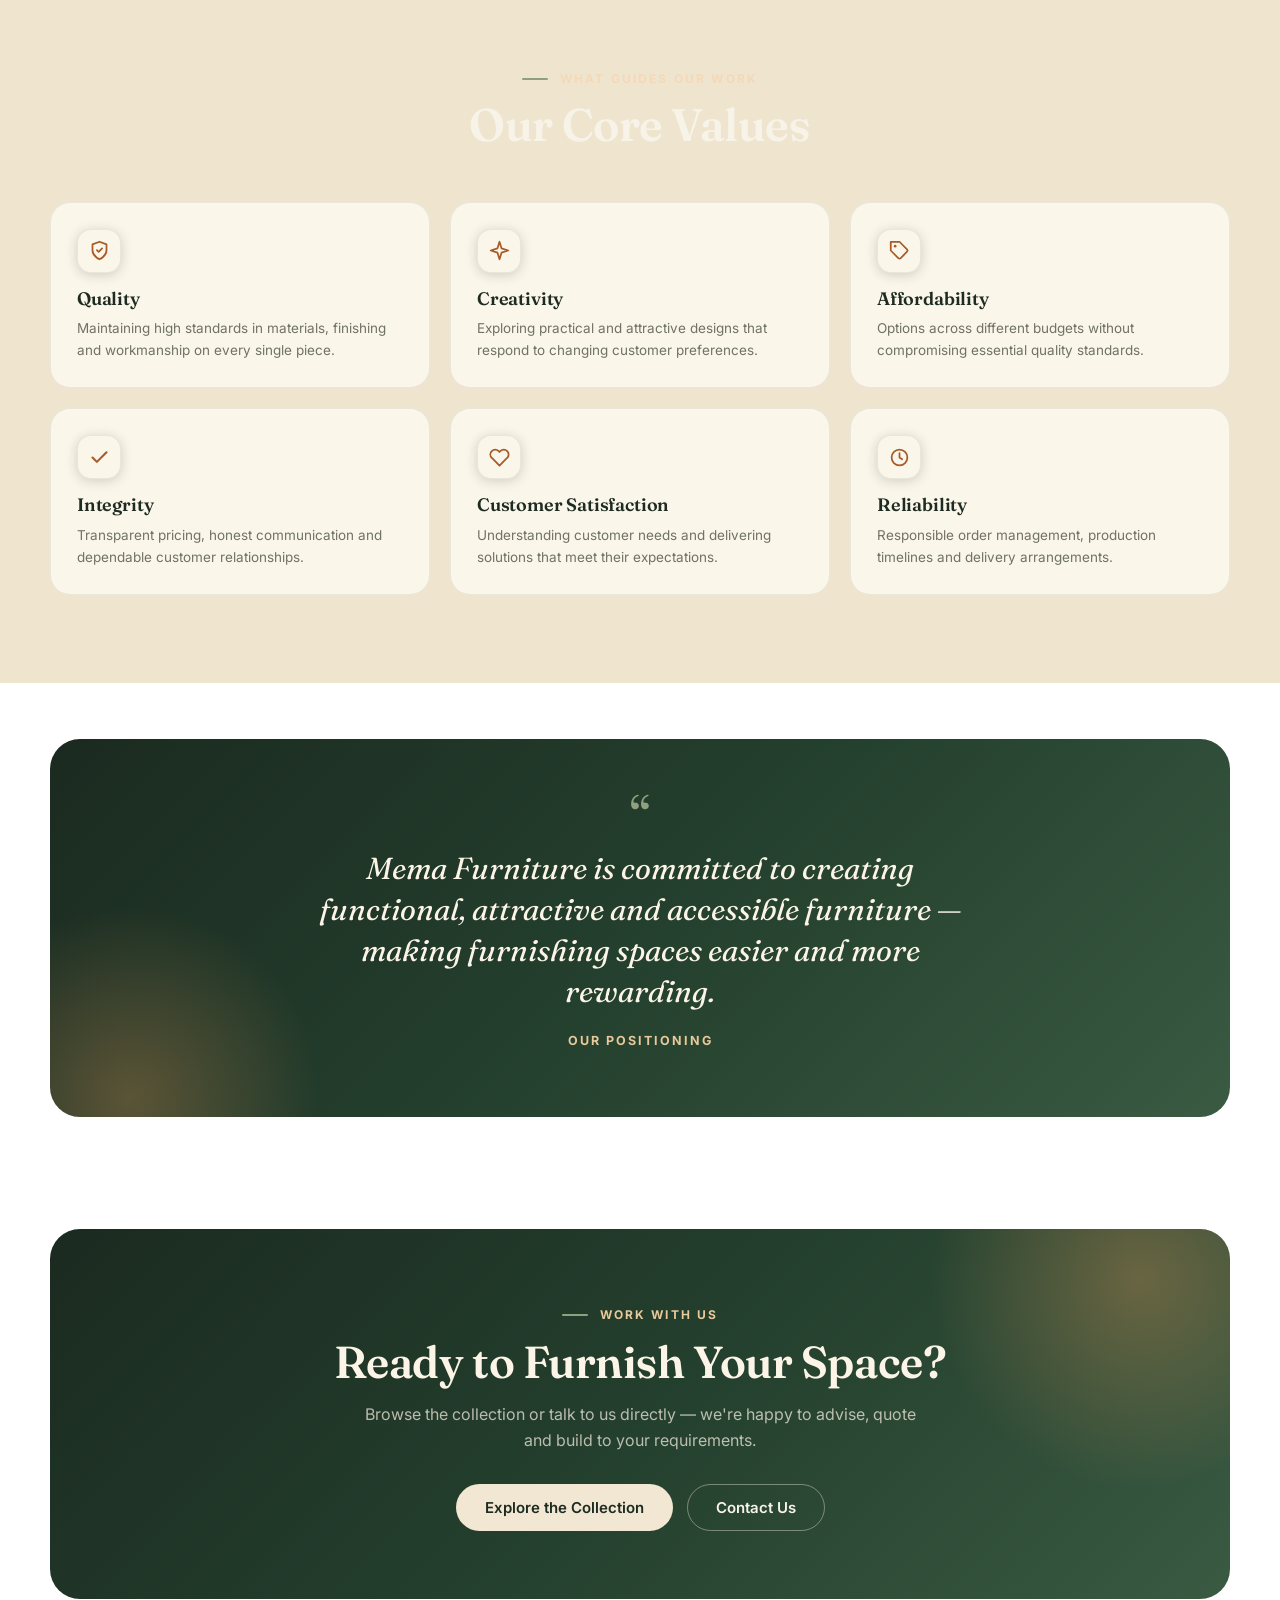
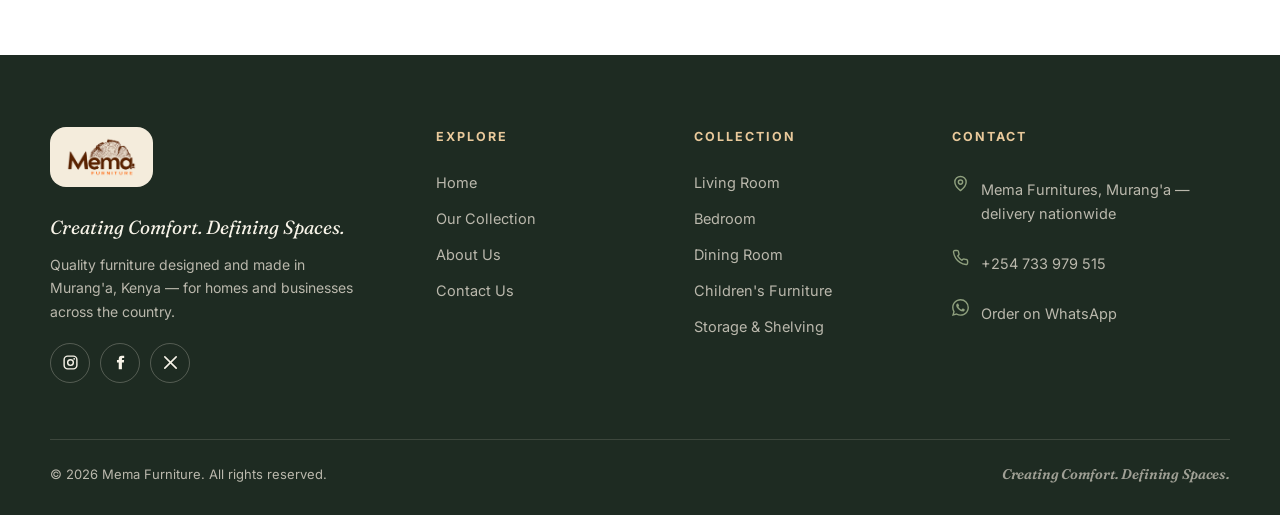
==== commit ae492448: "Switch theme to green-terracotta gradient" ====
--- a/about.html
+++ b/about.html
@@ -8,7 +8,7 @@
   <meta property="og:type" content="website">
   <meta property="og:title" content="About Mema Furniture — More Than Furniture. We Create Spaces for Living.">
   <meta property="og:image" content="assets/img/showroom.jpg">
-    <meta name="theme-color" content="#F5E2C8">
+    <meta name="theme-color" content="#3E6A4C">
   <link rel="icon" type="image/png" href="assets/img/favicon.png">
   <link rel="apple-touch-icon" href="assets/img/apple-touch-icon.png">
   <link rel="preconnect" href="https://fonts.googleapis.com">
--- a/assets/css/styles.css
+++ b/assets/css/styles.css
@@ -1,26 +1,26 @@
 :root {
-  --ink: #221C16;
-  --brown: #9C6534;
-  --brown-deep: #7E5128;
-  --taupe: #C89A6B;
-  --sand: #EFC9A0;
-  --cream: #F6E7D2;
-  --paper: #FBF4E8;
-  --card: #FFFDF8;
-  --soft: #F7EBD9;
-  --text: #33302B;
-  --muted: #8B7A67;
-  --line: rgba(34, 28, 22, 0.14);
-  --line-soft: rgba(34, 28, 22, 0.07);
-  --grad-dark: linear-gradient(135deg, #1D1813 0%, #2E2721 52%, #4A3B2C 100%);
-  --grad-hero: linear-gradient(135deg, #F7EAD6 0%, #E9BE93 100%);
-  --grad-band: linear-gradient(135deg, #9C6534 0%, #221C16 100%);
-  --grad-btn: linear-gradient(180deg, #3A322A 0%, #221C16 100%);
-  --grad-page: linear-gradient(170deg, #F8F1E5 0%, #F5E2C8 48%, #EBC79C 100%);
+  --ink: #1E2B22;
+  --brown: #A85A28;
+  --brown-deep: #8A4A22;
+  --taupe: #8FA07E;
+  --sand: #E9C99B;
+  --cream: #F1E7D2;
+  --paper: #F4ECDC;
+  --card: #FBF6EA;
+  --soft: #EFE5CF;
+  --text: #33322C;
+  --muted: #6F7266;
+  --line: rgba(30, 43, 34, 0.14);
+  --line-soft: rgba(30, 43, 34, 0.08);
+  --grad-dark: linear-gradient(135deg, #1B2A20 0%, #24402E 52%, #3A5A42 100%);
+  --grad-hero: linear-gradient(135deg, rgba(27, 42, 32, 0.35) 0%, rgba(216, 148, 85, 0.28) 100%);
+  --grad-band: linear-gradient(135deg, #3A5A42 0%, #B4652F 100%);
+  --grad-btn: linear-gradient(180deg, #2E4A38 0%, #1E2B22 100%);
+  --grad-page: linear-gradient(125deg, #274C3B 0%, #3E6A4C 30%, #7B8158 55%, #C98A4F 82%, #D89455 100%);
   --serif: "Fraunces", Georgia, "Times New Roman", serif;
   --sans: "Inter", system-ui, -apple-system, "Segoe UI", sans-serif;
-  --shadow-sm: 0 2px 12px rgba(34, 28, 22, 0.07);
-  --shadow-md: 0 18px 44px rgba(34, 28, 22, 0.14);
+  --shadow-sm: 0 2px 12px rgba(20, 30, 22, 0.18);
+  --shadow-md: 0 18px 44px rgba(20, 30, 22, 0.28);
   --wrap: 1180px;
 }
 
@@ -64,7 +64,7 @@
   font-weight: 700;
   letter-spacing: 0.18em;
   text-transform: uppercase;
-  color: var(--brown);
+  color: #F3D9B8;
 }
 
 .eyebrow::before {
@@ -85,8 +85,8 @@
 
 .section-head { max-width: 680px; margin: 0 auto 52px; text-align: center; }
 .section-head.left { margin: 0 0 44px; text-align: left; }
-.section-head h2 { font-size: clamp(2rem, 3.6vw, 2.85rem); margin: 10px 0 14px; }
-.section-head .lead { color: var(--muted); font-size: 16.5px; }
+.section-head h2 { font-size: clamp(2rem, 3.6vw, 2.85rem); margin: 10px 0 14px; color: #F7F3E8; }
+.section-head .lead { color: rgba(247, 243, 232, 0.8); font-size: 16.5px; }
 
 .section-head.divided {
   max-width: none;
@@ -123,15 +123,15 @@
 
 .btn-primary {
   background: var(--grad-btn);
-  color: #F8F1E4;
-  box-shadow: 0 10px 24px rgba(34, 28, 22, 0.28);
-}
-.btn-primary:hover { background: #171310; transform: translateY(-2px); box-shadow: 0 14px 30px rgba(34, 28, 22, 0.3); }
-
-.btn-outline { border-color: rgba(34, 28, 22, 0.3); color: var(--ink); }
-.btn-outline:hover { border-color: var(--ink); background: var(--card); transform: translateY(-2px); }
-
-.btn-ghost { background: rgba(34, 28, 22, 0.06); color: var(--ink); }
+  color: #F7F3E8;
+  box-shadow: 0 10px 24px rgba(30, 43, 34, 0.28);
+}
+.btn-primary:hover { background: #16211A; transform: translateY(-2px); box-shadow: 0 14px 30px rgba(30, 43, 34, 0.3); }
+
+.btn-outline { border-color: rgba(247, 243, 232, 0.5); color: #F7F3E8; }
+.btn-outline:hover { border-color: #F7F3E8; background: rgba(247, 243, 232, 0.12); transform: translateY(-2px); }
+
+.btn-ghost { background: rgba(30, 43, 34, 0.06); color: var(--ink); }
 .btn-ghost:hover { background: var(--cream); }
 
 .btn-sm { padding: 11px 20px; font-size: 13.5px; }
@@ -139,8 +139,8 @@
 
 .btn-light { background: var(--cream); color: var(--ink); }
 .btn-light:hover { background: #FFFFFF; transform: translateY(-2px); }
-.btn-outline-light { border-color: rgba(247, 239, 226, 0.4); color: #F7EFE2; }
-.btn-outline-light:hover { border-color: #F7EFE2; background: rgba(247, 239, 226, 0.1); }
+.btn-outline-light { border-color: rgba(247, 239, 226, 0.4); color: #F7F3E8; }
+.btn-outline-light:hover { border-color: #F7F3E8; background: rgba(247, 239, 226, 0.1); }
 
 .icon-btn {
   display: inline-flex;
@@ -169,9 +169,9 @@
   letter-spacing: 0.02em;
 }
 
-.chip-stock { background: rgba(169, 113, 60, 0.1); color: var(--brown); border: 1px solid rgba(169, 113, 60, 0.28); }
-.chip-order { background: rgba(200, 154, 107, 0.16); color: #8A6A47; border: 1px solid rgba(200, 154, 107, 0.4); }
-.chip.tier { background: rgba(34, 28, 22, 0.78); color: #F7EFE2; backdrop-filter: blur(4px); }
+.chip-stock { background: rgba(180, 101, 47, 0.1); color: var(--brown); border: 1px solid rgba(180, 101, 47, 0.28); }
+.chip-order { background: rgba(216, 148, 85, 0.16); color: #8A6A47; border: 1px solid rgba(216, 148, 85, 0.4); }
+.chip.tier { background: rgba(30, 43, 34, 0.78); color: #F7F3E8; backdrop-filter: blur(4px); }
 .chip-float { position: absolute; }
 
 .skip-link {
@@ -182,7 +182,7 @@
   padding: 10px 18px;
   border-radius: 999px;
   background: var(--ink);
-  color: #F7EFE2;
+  color: #F7F3E8;
   font-size: 13px;
   font-weight: 600;
   transition: top 0.2s ease;
@@ -193,13 +193,13 @@
   position: sticky;
   top: 0;
   z-index: 100;
-  background: rgba(250, 242, 230, 0.86);
+  background: rgba(244, 236, 220, 0.9);
   backdrop-filter: blur(14px);
   -webkit-backdrop-filter: blur(14px);
   border-bottom: 1px solid transparent;
   transition: border-color 0.3s ease, box-shadow 0.3s ease, transform 0.4s ease;
 }
-.site-header.is-scrolled { border-bottom-color: var(--line-soft); box-shadow: 0 8px 30px rgba(34, 28, 22, 0.06); }
+.site-header.is-scrolled { border-bottom-color: var(--line-soft); box-shadow: 0 8px 30px rgba(30, 43, 34, 0.06); }
 .site-header.is-hidden { transform: translateY(-100%); }
 
 .header-inner { display: flex; align-items: center; gap: 28px; height: 76px; }
@@ -255,10 +255,11 @@
 .hero-copy h1 {
   font-size: clamp(2.9rem, 5.6vw, 4.5rem);
   margin: 18px 0 20px;
-}
-.hero-copy h1 em { font-style: italic; font-weight: 500; color: var(--brown); }
-
-.hero-copy .lead { font-size: 17.5px; color: var(--muted); max-width: 50ch; }
+  color: #F7F3E8;
+}
+.hero-copy h1 em { font-style: italic; font-weight: 500; color: #F0C998; }
+
+.hero-copy .lead { font-size: 17.5px; color: rgba(247, 243, 232, 0.85); max-width: 50ch; }
 
 .hero-ctas { display: flex; flex-wrap: wrap; gap: 14px; margin-top: 30px; }
 
@@ -269,13 +270,14 @@
   gap: 8px;
   font-size: 13px;
   font-weight: 600;
-  color: #6D5741;
-  background: rgba(232, 195, 154, 0.22);
-  border: 1px solid rgba(232, 195, 154, 0.5);
+  color: #F7F3E8;
+  background: rgba(20, 33, 24, 0.35);
+  border: 1px solid rgba(247, 243, 232, 0.3);
   padding: 8px 15px;
   border-radius: 999px;
-}
-.hero-trust svg { width: 14px; height: 14px; color: var(--brown); }
+  backdrop-filter: blur(6px);
+}
+.hero-trust svg { width: 14px; height: 14px; color: #E9C99B; }
 
 .hero-visual { position: relative; }
 
@@ -291,7 +293,7 @@
   content: "";
   position: absolute;
   inset: 0;
-  background: repeating-linear-gradient(90deg, rgba(34, 28, 22, 0.045) 0 2px, transparent 2px 30px);
+  background: repeating-linear-gradient(90deg, rgba(30, 43, 34, 0.045) 0 2px, transparent 2px 30px);
   pointer-events: none;
 }
 .showcase img { position: relative; border-radius: 18px; width: 100%; }
@@ -315,7 +317,7 @@
   left: -16px;
   top: 44px;
   background: var(--ink);
-  color: #F7EFE2;
+  color: #F7F3E8;
   font-size: 12.5px;
   font-weight: 600;
   padding: 11px 18px;
@@ -327,7 +329,7 @@
 }
 .float-badge svg { width: 15px; height: 15px; color: var(--sand); }
 
-.benefits { border-top: 1px solid var(--line-soft); border-bottom: 1px solid var(--line-soft); background: var(--soft); }
+.benefits { border-top: 1px solid rgba(247, 243, 232, 0.18); border-bottom: 1px solid rgba(247, 243, 232, 0.18); background: rgba(23, 37, 27, 0.32); }
 .benefits-grid { display: grid; grid-template-columns: repeat(4, 1fr); gap: 20px; padding: 30px 0; }
 .benefit { display: flex; align-items: center; gap: 14px; }
 .benefit-icon {
@@ -406,7 +408,7 @@
   content: "";
   position: absolute;
   inset: 0;
-  background: linear-gradient(180deg, rgba(34, 28, 22, 0) 40%, rgba(34, 28, 22, 0.78) 100%);
+  background: linear-gradient(180deg, rgba(30, 43, 34, 0) 40%, rgba(30, 43, 34, 0.78) 100%);
   transition: opacity 0.4s ease;
 }
 .cat-tile:hover img { transform: scale(1.06); }
@@ -420,9 +422,9 @@
   align-items: flex-end;
   justify-content: space-between;
   gap: 12px;
-  color: #F7EFE2;
-}
-.cat-label h3 { color: #F7EFE2; font-size: 23px; }
+  color: #F7F3E8;
+}
+.cat-label h3 { color: #F7F3E8; font-size: 23px; }
 .cat-label p { font-size: 12.5px; color: rgba(247, 239, 226, 0.78); margin-top: 3px; }
 .cat-arrow {
   width: 40px;
@@ -438,12 +440,12 @@
   transition: background 0.3s ease, color 0.3s ease, transform 0.3s ease;
 }
 .cat-arrow svg { width: 17px; height: 17px; }
-.cat-tile:hover .cat-arrow { background: #F7EFE2; color: var(--ink); transform: translateX(4px); }
+.cat-tile:hover .cat-arrow { background: #F7F3E8; color: var(--ink); transform: translateX(4px); }
 
 .quote-tile {
   border-radius: 24px;
   background: var(--grad-dark);
-  color: #F7EFE2;
+  color: #F7F3E8;
   padding: 38px 32px;
   display: flex;
   flex-direction: column;
@@ -454,14 +456,14 @@
 .quote-tile blockquote { font-family: var(--serif); font-style: italic; font-size: clamp(1.35rem, 2.2vw, 1.7rem); line-height: 1.3; color: #FBF4E7; }
 .quote-tile .q-foot { display: flex; align-items: center; justify-content: space-between; gap: 16px; margin-top: 6px; flex-wrap: wrap; }
 .quote-tile .q-foot span { font-size: 12px; font-weight: 700; letter-spacing: 0.16em; text-transform: uppercase; color: var(--sand); }
-.quote-tile .q-link { display: inline-flex; align-items: center; gap: 8px; font-size: 14px; font-weight: 600; color: #F7EFE2; border-bottom: 1px solid rgba(247, 239, 226, 0.4); padding-bottom: 2px; transition: gap 0.25s ease; }
+.quote-tile .q-link { display: inline-flex; align-items: center; gap: 8px; font-size: 14px; font-weight: 600; color: #F7F3E8; border-bottom: 1px solid rgba(247, 239, 226, 0.4); padding-bottom: 2px; transition: gap 0.25s ease; }
 .quote-tile .q-link svg { width: 15px; height: 15px; }
 .quote-tile .q-link:hover { gap: 12px; }
 
 .custom-panel {
   border-radius: 30px;
   background: var(--grad-dark);
-  color: #F7EFE2;
+  color: #F7F3E8;
   display: grid;
   grid-template-columns: 1.05fr 0.95fr;
   overflow: hidden;
@@ -473,7 +475,7 @@
 .custom-copy h2 { color: #FBF4E7; font-size: clamp(1.9rem, 3.4vw, 2.7rem); margin: 14px 0 16px; }
 .custom-copy p { color: rgba(247, 239, 226, 0.75); max-width: 52ch; }
 .swatch-row { display: flex; gap: 10px; margin: 24px 0 20px; }
-.swatch-dot { width: 30px; height: 30px; border-radius: 999px; border: 2px solid rgba(247, 239, 226, 0.35); box-shadow: inset 0 0 0 2px rgba(34, 28, 22, 0.15); }
+.swatch-dot { width: 30px; height: 30px; border-radius: 999px; border: 2px solid rgba(247, 239, 226, 0.35); box-shadow: inset 0 0 0 2px rgba(30, 43, 34, 0.15); }
 .custom-feats { display: flex; flex-wrap: wrap; gap: 9px; margin-bottom: 28px; }
 .custom-feats span {
   font-size: 12.5px;
@@ -490,7 +492,7 @@
   content: "";
   position: absolute;
   inset: 0;
-  background: linear-gradient(90deg, rgba(34, 28, 22, 0.55), rgba(34, 28, 22, 0) 45%);
+  background: linear-gradient(90deg, rgba(30, 43, 34, 0.55), rgba(30, 43, 34, 0) 45%);
 }
 
 .grid-testimonials { display: grid; grid-template-columns: repeat(3, 1fr); gap: 22px; }
@@ -512,7 +514,7 @@
   height: 42px;
   border-radius: 999px;
   background: var(--grad-dark);
-  color: #F7EFE2;
+  color: #F7F3E8;
   display: inline-flex;
   align-items: center;
   justify-content: center;
@@ -540,7 +542,7 @@
 .cta-band {
   border-radius: 30px;
   background: var(--grad-dark);
-  color: #F7EFE2;
+  color: #F7F3E8;
   text-align: center;
   padding: clamp(44px, 6vw, 68px) clamp(24px, 5vw, 64px);
   position: relative;
@@ -552,7 +554,7 @@
   width: 420px;
   height: 420px;
   border-radius: 999px;
-  background: radial-gradient(closest-side, rgba(200, 154, 107, 0.35), transparent);
+  background: radial-gradient(closest-side, rgba(216, 148, 85, 0.35), transparent);
   top: -160px;
   right: -120px;
   pointer-events: none;
@@ -562,12 +564,12 @@
 .cta-band .cta-actions { display: flex; justify-content: center; flex-wrap: wrap; gap: 14px; margin-top: 30px; }
 
 .page-hero { padding: 56px 0 40px; }
-.crumbs { display: flex; align-items: center; gap: 10px; font-size: 13px; color: var(--muted); margin-bottom: 22px; }
+.crumbs { display: flex; align-items: center; gap: 10px; font-size: 13px; color: rgba(247, 243, 232, 0.75); margin-bottom: 22px; }
 .crumbs a:hover { color: var(--brown); }
 .crumbs span[aria-hidden] { color: var(--sand); }
-.page-hero h1 { font-size: clamp(2.5rem, 4.6vw, 3.6rem); margin: 16px 0 16px; }
-.page-hero h1 em { font-style: italic; color: var(--brown); font-weight: 500; }
-.page-hero .lead { color: var(--muted); font-size: 17px; max-width: 62ch; }
+.page-hero h1 { font-size: clamp(2.5rem, 4.6vw, 3.6rem); margin: 16px 0 16px; color: #F7F3E8; }
+.page-hero h1 em { font-style: italic; color: #F0C998; font-weight: 500; }
+.page-hero .lead { color: rgba(247, 243, 232, 0.85); font-size: 17px; max-width: 62ch; }
 
 .toolbar {
   position: sticky;
@@ -597,7 +599,7 @@
   font-size: 14px;
   color: var(--ink);
 }
-.search-box input:focus { outline: none; border-color: var(--brown); box-shadow: 0 0 0 3px rgba(169, 113, 60, 0.12); }
+.search-box input:focus { outline: none; border-color: var(--brown); box-shadow: 0 0 0 3px rgba(180, 101, 47, 0.12); }
 .pills { display: flex; flex-wrap: wrap; gap: 8px; }
 .pill {
   padding: 10px 17px;
@@ -610,7 +612,7 @@
   transition: all 0.22s ease;
 }
 .pill:hover { border-color: var(--brown); color: var(--brown); }
-.pill.is-active { background: var(--ink); border-color: var(--ink); color: #F7EFE2; }
+.pill.is-active { background: var(--ink); border-color: var(--ink); color: #F7F3E8; }
 .toolbar select {
   padding: 11px 38px 11px 16px;
   border-radius: 999px;
@@ -621,7 +623,7 @@
   font-weight: 600;
   color: var(--ink);
   appearance: none;
-  background-image: url("data:image/svg+xml,%3Csvg xmlns='http://www.w3.org/2000/svg' width='12' height='12' viewBox='0 0 24 24' fill='none' stroke='%238B7A67' stroke-width='2.4' stroke-linecap='round'%3E%3Cpath d='M6 9l6 6 6-6'/%3E%3C/svg%3E");
+  background-image: url("data:image/svg+xml,%3Csvg xmlns='http://www.w3.org/2000/svg' width='12' height='12' viewBox='0 0 24 24' fill='none' stroke='%236F7266' stroke-width='2.4' stroke-linecap='round'%3E%3Cpath d='M6 9l6 6 6-6'/%3E%3C/svg%3E");
   background-repeat: no-repeat;
   background-position: right 16px center;
 }
@@ -631,8 +633,8 @@
 .grid-catalog { display: grid; grid-template-columns: repeat(3, 1fr); gap: 22px; }
 
 .catalog-empty { text-align: center; padding: 70px 20px; }
-.catalog-empty h3 { font-size: 24px; margin-bottom: 10px; }
-.catalog-empty p { color: var(--muted); margin-bottom: 22px; }
+.catalog-empty h3 { font-size: 24px; margin-bottom: 10px; color: #F7F3E8; }
+.catalog-empty p { color: rgba(247, 243, 232, 0.78); margin-bottom: 22px; }
 
 .detail-grid { display: grid; grid-template-columns: 1.02fr 0.98fr; gap: 48px; align-items: start; }
 .detail-media {
@@ -649,10 +651,10 @@
 .detail-media .chip + .chip { right: 34px; left: auto; }
 
 .detail-info .eyebrow { margin-bottom: 6px; }
-.detail-title { font-size: clamp(2.1rem, 3.6vw, 3rem); margin-bottom: 12px; }
-.detail-price { font-size: 26px; font-weight: 700; color: var(--brown); font-family: var(--serif); }
-.detail-price span { font-size: 17px; color: var(--muted); font-family: var(--sans); font-weight: 600; }
-.detail-desc { color: var(--muted); margin: 14px 0 24px; max-width: 58ch; }
+.detail-title { font-size: clamp(2.1rem, 3.6vw, 3rem); margin-bottom: 12px; color: #F7F3E8; }
+.detail-price { font-size: 26px; font-weight: 700; color: #F0C998; font-family: var(--serif); }
+.detail-price span { font-size: 17px; color: rgba(247, 243, 232, 0.75); font-family: var(--sans); font-weight: 600; }
+.detail-desc { color: rgba(247, 243, 232, 0.8); margin: 14px 0 24px; max-width: 58ch; }
 
 .spec-list { border: 1px solid var(--line-soft); border-radius: 18px; overflow: hidden; }
 .spec-list > div {
@@ -679,15 +681,16 @@
   margin: 2px 4px 2px 0;
 }
 .detail-actions { display: flex; flex-wrap: wrap; gap: 12px; margin-top: 26px; }
-.detail-note { font-size: 13.5px; color: var(--muted); margin-top: 18px; }
-.detail-note a { color: var(--brown); font-weight: 600; text-decoration: underline; text-underline-offset: 3px; }
+.detail-note { font-size: 13.5px; color: rgba(247, 243, 232, 0.72); margin-top: 18px; }
+.detail-note a { color: #F0C998; font-weight: 600; text-decoration: underline; text-underline-offset: 3px; }
 
 .related { margin-top: 76px; }
 .related .section-head.divided { margin-bottom: 32px; }
 
 .about-grid { display: grid; grid-template-columns: 1.05fr 0.95fr; gap: 56px; align-items: center; }
-.about-copy p { margin-bottom: 16px; color: var(--text); }
-.about-copy p:last-of-type { color: var(--muted); }
+.about-copy h2 { color: #F7F3E8; }
+.about-copy p { margin-bottom: 16px; color: rgba(247, 243, 232, 0.9); }
+.about-copy p:last-of-type { color: rgba(247, 243, 232, 0.65); }
 .about-principles { display: flex; flex-wrap: wrap; gap: 10px; margin-top: 26px; }
 .about-principles span {
   display: inline-flex;
@@ -695,13 +698,14 @@
   gap: 8px;
   font-size: 13px;
   font-weight: 600;
-  color: #6D5741;
-  background: rgba(232, 195, 154, 0.22);
-  border: 1px solid rgba(232, 195, 154, 0.5);
+  color: #F7F3E8;
+  background: rgba(20, 33, 24, 0.35);
+  border: 1px solid rgba(247, 243, 232, 0.3);
   padding: 9px 16px;
   border-radius: 999px;
-}
-.about-principles svg { width: 14px; height: 14px; color: var(--brown); }
+  backdrop-filter: blur(6px);
+}
+.about-principles svg { width: 14px; height: 14px; color: #E9C99B; }
 
 .photo-frame { position: relative; border-radius: 28px; box-shadow: var(--shadow-md); }
 .photo-frame > img { border-radius: 28px; width: 100%; border: 6px solid var(--card); }
@@ -710,7 +714,7 @@
   left: 22px;
   bottom: 24px;
   right: 22px;
-  background: rgba(250, 242, 230, 0.92);
+  background: rgba(244, 236, 220, 0.92);
   backdrop-filter: blur(8px);
   border-radius: 16px;
   padding: 16px 22px;
@@ -737,7 +741,7 @@
 .quote-band {
   border-radius: 30px;
   background: var(--grad-dark);
-  color: #F7EFE2;
+  color: #F7F3E8;
   text-align: center;
   padding: clamp(44px, 6vw, 64px);
   position: relative;
@@ -749,7 +753,7 @@
   width: 380px;
   height: 380px;
   border-radius: 999px;
-  background: radial-gradient(closest-side, rgba(200, 154, 107, 0.32), transparent);
+  background: radial-gradient(closest-side, rgba(216, 148, 85, 0.32), transparent);
   bottom: -170px;
   left: -110px;
   pointer-events: none;
@@ -788,7 +792,7 @@
 .field input:focus, .field select:focus, .field textarea:focus {
   outline: none;
   border-color: var(--brown);
-  box-shadow: 0 0 0 3px rgba(169, 113, 60, 0.12);
+  box-shadow: 0 0 0 3px rgba(180, 101, 47, 0.12);
 }
 .field-row { display: grid; grid-template-columns: 1fr 1fr; gap: 16px; }
 .form-card .btn { width: 100%; margin-top: 8px; }
@@ -801,7 +805,7 @@
   left: 18px;
   bottom: 18px;
   background: var(--ink);
-  color: #F7EFE2;
+  color: #F7F3E8;
   font-size: 12.5px;
   font-weight: 600;
   padding: 10px 16px;
@@ -820,7 +824,7 @@
   height: 32px;
   border-radius: 999px;
   background: var(--ink);
-  color: #F7EFE2;
+  color: #F7F3E8;
   font-size: 13.5px;
   font-weight: 700;
   display: inline-flex;
@@ -843,7 +847,7 @@
 .f-grid { display: grid; grid-template-columns: 1.6fr 1fr 1fr 1.3fr; gap: 44px; }
 .f-brand .logo-card { display: inline-block; background: var(--paper); border-radius: 16px; padding: 10px 16px; }
 .f-brand .logo-card img { height: 40px; }
-.f-brand .tagline { font-family: var(--serif); font-style: italic; font-size: 19px; color: #F7EFE2; margin: 18px 0 10px; }
+.f-brand .tagline { font-family: var(--serif); font-style: italic; font-size: 19px; color: #F7F3E8; margin: 18px 0 10px; }
 .f-brand p { font-size: 14px; max-width: 34ch; }
 .f-social { display: flex; gap: 10px; margin-top: 20px; }
 .f-social a {
@@ -854,7 +858,7 @@
   display: inline-flex;
   align-items: center;
   justify-content: center;
-  color: #F7EFE2;
+  color: #F7F3E8;
   transition: all 0.25s ease;
 }
 .f-social a svg { width: 17px; height: 17px; }
@@ -880,7 +884,7 @@
   z-index: 300;
   width: 0;
   height: 3px;
-  background: linear-gradient(90deg, #9C6534, #E9BE93);
+  background: linear-gradient(90deg, #3A5A42, #D89455);
   border-radius: 0 999px 999px 0;
   pointer-events: none;
 }
@@ -895,7 +899,7 @@
   border-radius: 999px;
   border: none;
   background: var(--ink);
-  color: #F7EFE2;
+  color: #F7F3E8;
   display: inline-flex;
   align-items: center;
   justify-content: center;
@@ -908,7 +912,7 @@
 }
 .to-top svg { width: 18px; height: 18px; transform: rotate(-90deg); }
 .to-top.is-shown { opacity: 1; visibility: visible; transform: none; }
-.to-top:hover { background: #171310; transform: translateY(-3px); }
+.to-top:hover { background: #16211A; transform: translateY(-3px); }
 
 .is-loaded .hero-copy > * { animation: rise-in 0.8s cubic-bezier(0.2, 0.7, 0.3, 1) backwards; }
 .is-loaded .hero-copy > *:nth-child(1) { animation-delay: 0.05s; }
@@ -932,7 +936,7 @@
 .marquee {
   overflow: hidden;
   background: var(--grad-dark);
-  color: #F7EFE2;
+  color: #F7F3E8;
   padding: 17px 0;
   transform: rotate(-1.3deg) scale(1.03);
   margin: 14px 0;
@@ -1006,7 +1010,7 @@
   .steps-grid { grid-template-columns: repeat(2, 1fr); }
   .custom-panel { grid-template-columns: 1fr; }
   .custom-visual { min-height: 240px; }
-  .custom-visual::after { background: linear-gradient(180deg, rgba(34, 28, 22, 0.4), rgba(34, 28, 22, 0) 40%); }
+  .custom-visual::after { background: linear-gradient(180deg, rgba(30, 43, 34, 0.4), rgba(30, 43, 34, 0) 40%); }
   .f-grid { grid-template-columns: 1fr 1fr; gap: 36px; }
 }
 
@@ -1021,10 +1025,10 @@
     align-items: flex-start;
     gap: 4px;
     padding: 14px 24px 22px;
-    background: rgba(250, 242, 230, 0.98);
+    background: rgba(244, 236, 220, 0.97);
     backdrop-filter: blur(16px);
     border-bottom: 1px solid var(--line-soft);
-    box-shadow: 0 24px 40px rgba(34, 28, 22, 0.1);
+    box-shadow: 0 24px 40px rgba(30, 43, 34, 0.1);
   }
   .site-nav a { font-size: 16px; padding: 10px 0; }
   .nav-open .site-nav { display: flex; }
